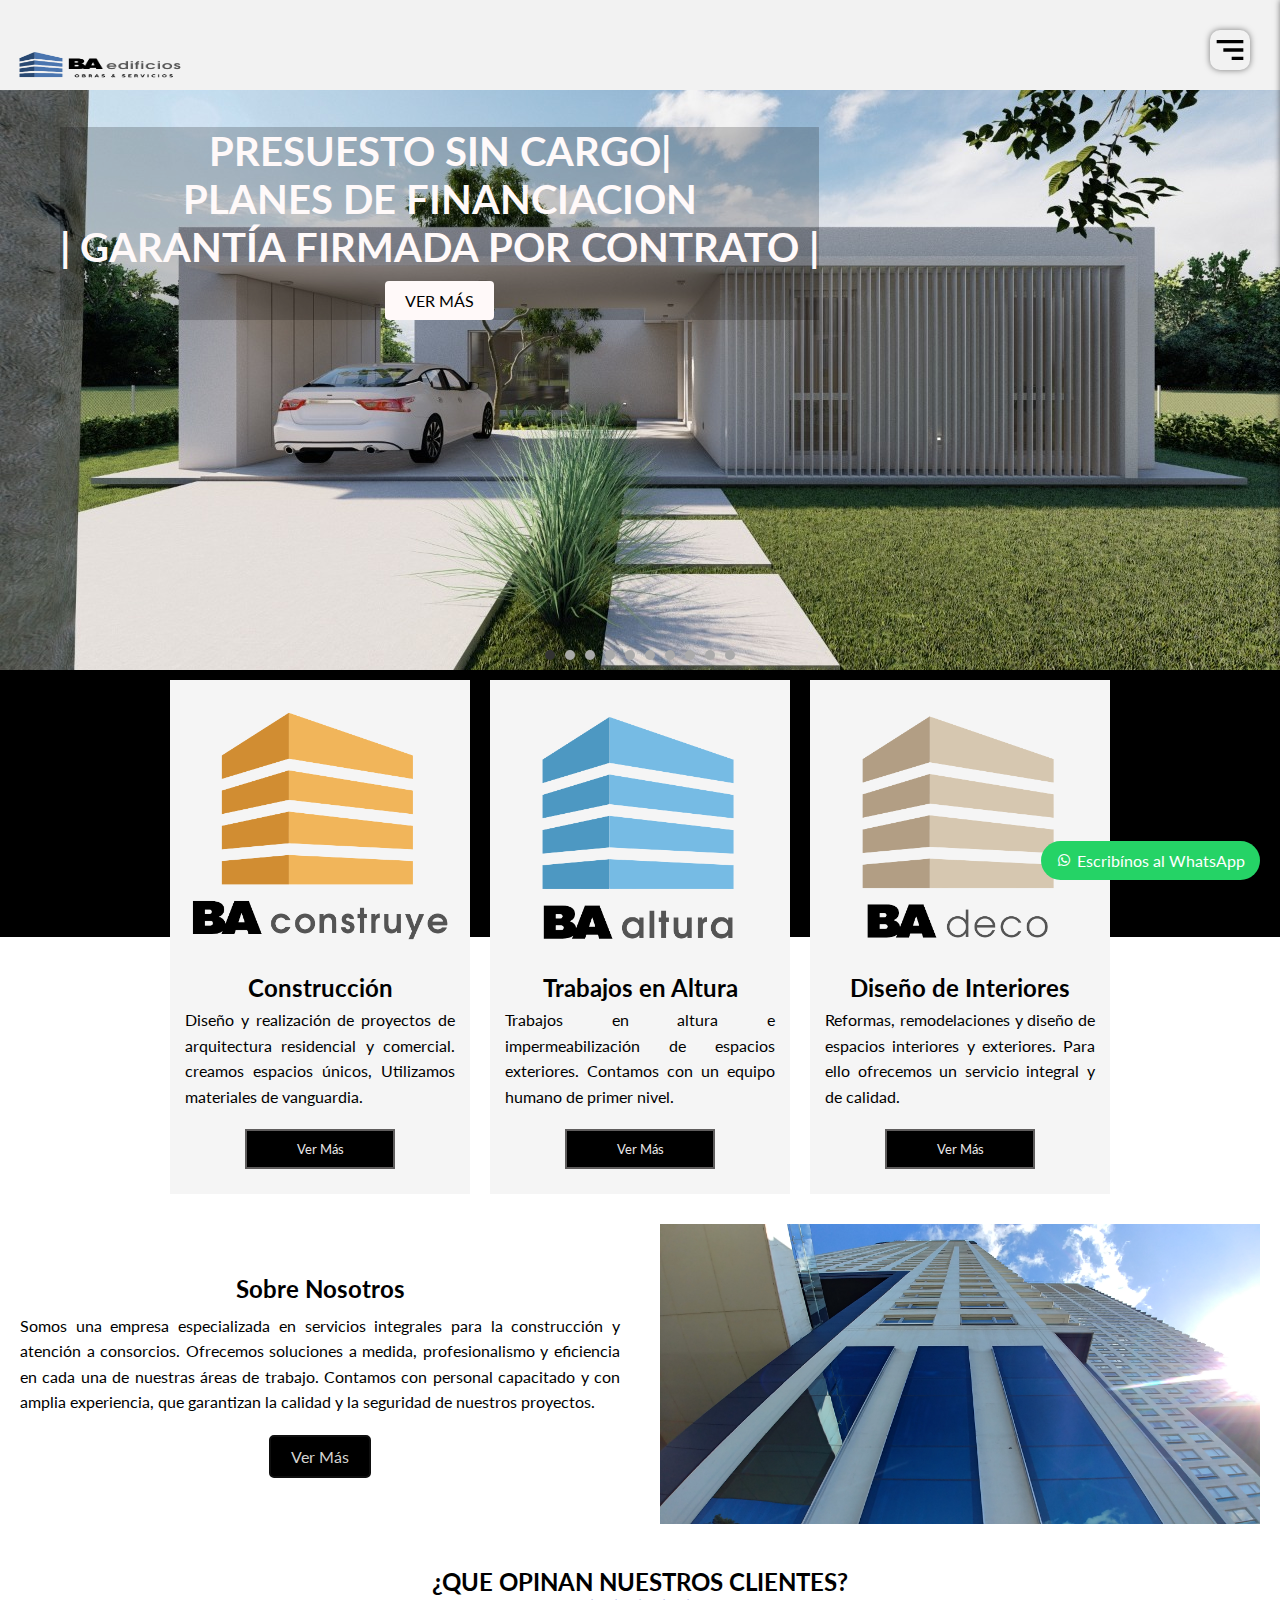
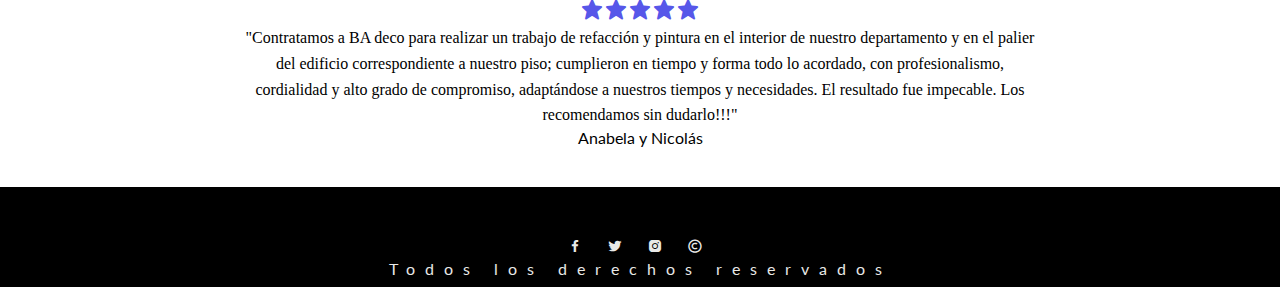
==== index.html @ 110c376d "inicioBAedificios" ====
<!DOCTYPE html>
<html lang="en">

<head>
  <meta charset="UTF-8">
  <meta name="viewport" content="width=device-width, initial-scale=1.0">
  <meta name="description" content="Dedicada a trabajos de contruccion, trabajos en altura, obras, impermeabilización, diseño de interiores">
  <meta name="keywords" content="Construcción,edificios Residenciales,pintura,impermeabilización,diseño de interiores,cocinas,baños,trabajos en altura">
  <link rel="stylesheet" href="css/style.css">
  <link rel="shortcut icon" href="img/logoBA2.png" type="image/x-icon">
  <link href='https://unpkg.com/boxicons@2.1.4/css/boxicons.min.css' rel='stylesheet'>
  <link rel="stylesheet" href="https://unpkg.com/swiper/swiper-bundle.min.css">
  <title>BAedificios|Inicio</title>
</head>

<body>


  <header class="header" id="inicio">
  <a href="index.html"><img class="logo" src="./img/BN6-removebg-preview.png" alt="LOGO BA CONSTRUCCIONES"></a>
    <img class="hamburguer" src="img/menu-hamburguesa (1).svg" alt="menu-hamburguesa">
    <nav class="menu-navegacion">

      <li><a href="index.html">Inicio</a></li>
      <li><a href="./section/nosotros.html">Nosotros</a></li>
      <li><a href="./section/servicios.html">Servicios</a></li>
      <li><a href="./section/proyectos.html">Proyectos</a></li>
      <li><a href="./section/contacto.html">Contacto</a></li>

    </nav>
  </header>


  <section class="content1">
    <div class="img-slider">
      <div class="slide active">
        <img src="./img/imagen1 (2).jpg" alt="imagen-edificio">
        <div class="info">
          <h2>PRESUESTO SIN CARGO|<br>PLANES DE FINANCIACION <br>| GARANTÍA FIRMADA POR CONTRATO |</h2>
          <p> </p>
          <a href="./section/proyectos.html" class="button">VER MÁS</a>
        </div>
      </div>


      <div class="slide">
        <img src="./img/imagen2 (2).jpg" alt="imagen-construccion">
        <div class="info">
          <h2>CONSTRUIMOS TUS <br> PROYECTOS</h2>
          <p></p>
          <a href="./section/proyectos.html" class="button">VER MÁS</a>
        </div>
      </div>


      <div class="slide">
        <img src="./img/imagen3 (2).jpg" alt="imagen-decoracion">
        <div class="info">
          <h2>ARQUITECTURA & <br> DISEÑO </h2>
          <p></p>
          <a href="./section/proyectos.html" class="button">VER MÁS</a>
        </div>
      </div>


      <div class="slide">
        <img src="./img/imagen4 (2).jpg" alt="imagen-diseño">
        <div class="info">
          <h2>RENOVACIÓN DE <br> INTERIORES</h2>
          <p></p>
          <a href="./section/proyectos.html" class="button">VER MÁS</a>
        </div>
      </div>


      <div class="slide">
        <img src="./img/imagen5.jpg" alt="imagen-altura">
        <div class="info">
          <h2></h2>
          <p></p>
         <!-- <a href="./section/proyectos.html" class="button">VER MÁS</a>-->
        </div>
      </div>


      <div class="slide">
        <img src="./img/imagen6.jpg" alt="imagen-obras">
        <div class="info">
          <h2></h2>
          <p></p>
           <!-- <a href="./section/proyectos.html" class="button">VER MÁS</a>-->
        </div>
      </div>


        <div class="slide">
          <img src="./img/imagen7.jpg" alt="imagen-servicios">
          <div class="info">
            <h2>IMPERMEABILIZACIÓN DE TERRAZAS</h2>
            <p></p>
            <a href="./section/proyectos.html" class="button">VER MÁS</a>
          </div>
      </div>


    <div class="slide">
      <img src="./img/imagen9.jpeg" alt="imagen-construccion">
      <div class="info">
        <h2>PROTEGEMOS TU EDIFICIO</h2>
        <p></p>
        <a href="./section/proyectos.html" class="button">VER MÁS</a>
      </div>
  </div>
  <div class="slide">
    <img src="./img/imagen8.jpg" alt="imagen-diseño">
    <div class="info">
      <h2>TRABAJOS EN ALTURA</h2>
      <p></p>
      <a href="./section/proyectos.html" class="button">VER MÁS</a>
    </div>
</div>


    
      <div class="navigation">
        <div class="btn active"></div>
        <div class="btn"></div>
        <div class="btn"></div>
        <div class="btn"></div>
        <div class="btn"></div>
        <div class="btn"></div>
        <div class="btn"></div>
        <div class="btn"></div>
        <div class="btn"></div>
        <div class="btn"></div>
      </div>
    </div>
  </section>





  <section class="content2">
    <div class="cards">
      <div class="card-img">
        <img src="./img/BAdeco (3).png" alt="construye">
      </div>
      <div class="card-body">
        <h2>Construcción</h2>
        <p>Diseño y realización de proyectos de arquitectura residencial y comercial. 
          creamos espacios únicos, Utilizamos materiales de vanguardia.
          </p>
      </div>
      <div class="card-footer">
        <a href="./section/servicios.html">
          <button>Ver Más</button>
        </a>
      </div>
    </div>
    <div class="cards">
      <div class="card-img">
        <img src="./img/BAdeco (2).png" alt="altura">
      </div>
      <div class="card-body">
        <h2>Trabajos en Altura</h2>
        <p>Trabajos en altura e impermeabilización de espacios exteriores. Contamos con un equipo humano de primer nivel.
           </p>
      </div>
      <div class="card-footer">
        <a href="./section/servicios.html">
          <button>Ver Más</button>
        </a>
      </div>
    </div>
    <div class="cards">
      <div class="card-img">
        <img src="./img/BAdeco (1).png" alt="decoracion-de-interiores">
      </div>
      <div class="card-body">
        <h2>Diseño de Interiores</h2>
        <p>Reformas, remodelaciones y diseño de espacios interiores y exteriores.
           Para ello ofrecemos un servicio integral y de calidad.</p>
      </div>
      <div class="card-footer">
        <a href="./section/servicios.html">
          <button>Ver Más</button>
        </a>
      </div>
    </div>
  </section>


  <section class="about-section">
    <div class="about-content">
      <h2>Sobre Nosotros</h2>
      <p>Somos una empresa especializada en servicios integrales para la construcción y
        atención a consorcios. Ofrecemos soluciones a medida, profesionalismo y eficiencia en
        cada una de nuestras áreas de trabajo. Contamos con personal capacitado y con amplia
        experiencia, que garantizan la calidad y la seguridad de nuestros proyectos.</p>
        <a href="./section/nosotros.html">
          <button>Ver Más</button>
        </a>
    </div>
    <div class="about-image">
      <img src="img/nosotros.jpg" alt="Imagen sobre nosotros">
    </div>
  </section>



  <section class="testimonial-section">
    <h2>¿QUE OPINAN NUESTROS CLIENTES?</h2>
    <div class="testimonial-slider">
      <div class="testimonial">
        <h2><i class='bx bxs-star'></i><i class='bx bxs-star'></i><i class='bx bxs-star'></i><i class='bx bxs-star'></i<i class='bx bxs-star'></i><i class='bx bxs-star'></i></h2>
        <p> "Contratamos a BA deco para realizar un trabajo de refacción y pintura en el interior de nuestro departamento y en el palier del edificio correspondiente a nuestro piso; cumplieron en tiempo y forma todo lo acordado, con profesionalismo, cordialidad y alto grado de compromiso, adaptándose a nuestros tiempos y necesidades.  El resultado fue impecable. Los recomendamos sin dudarlo!!!"</p>
        <span>Anabela y Nicolás </span>
      </div>
      <div class="testimonial">
        <h2><i class='bx bxs-star'></i><i class='bx bxs-star'></i><i class='bx bxs-star'></i><i class='bx bxs-star'></i<i class='bx bxs-star'></i><i class='bx bxs-star'></i></h2>
        <p> "Decidimos arreglar el edificio por problemas de humedad, rajaduras y demás consecuencias debido a la falta de cuidado y mantenimiento.Se pidieron varios presupuestos y nos decidimos por BA edificios. Desde el primer contacto hasta el último minuto de trabajo mostraron su profesionalismo.Durante el mismo siempre presente hasta en el mínimo detalle, manteniendo bajo control todo aspecto de la obra. Solo me queda decir 100% profesionales y dedicados a lo que les gusta hacer."</p>
        <span>Fernando Pediconi</span>
      </div>
      <div class="testimonial">
        <h2><i class='bx bxs-star'></i><i class='bx bxs-star'></i><i class='bx bxs-star'></i><i class='bx bxs-star'></i<i class='bx bxs-star'></i><i class='bx bxs-star'></i></h2>
        <p>"La experiencia de trabajar con BA edificios fue 100% positiva: La explicación previo contrato del servicio fue clara, detallada y a un nivel que todos podían entender.Se tuvieron en cuenta tanto la parte estructural como estética del edificio.El trabajo se inició en la fecha pactada (esto raras veces sucede).
        La celeridad con la que realizaron el trabajo fue destacable y no se sintieron molestias o incomodidades mientras realizaban la obra,El personal enviado era de nivel, tanto profesional como humano Ojalá sigamos avanzando con otros proyectos!"</p>
        <span>Julieta Selmo</span>
      </div>
    </div>
  </section>




  <section class="whatsapp">
    <a href="https://api.whatsapp.com/send?phone=541165168689" class="whatsapp-float" target="_blank">
      <i class='bx bxl-whatsapp'></i>Escribínos al WhatsApp</a>
  </section>



  <footer class="footer">
    <i class='bx bxl-facebook'></i>
    <i class='bx bxl-twitter'></i>
    <i class='bx bxl-instagram-alt'></i>
    <i class='bx bx-copyright'></i>
    <p>Todos los derechos reservados</p>

  </footer>








  <script src="./js/main.js"></script>
  <script src="./js/menu.js"></script>
  <script src="./js/testimonial.js"></script>

</body>

</html>
---- css/style.css ----
@import url('https://fonts.googleapis.com/css2?family=Lato:wght@400;700&family=Poppins:wght@400;500;600;700;800&family=Satisfy&display=swap');

* {
  margin: 0;
  padding: 0;
  box-sizing: border-box;
  font-family: 'Lato', sans-serif;
}

header {
  position: fixed;
  top: 0;
  left: 0;
  width: 100%;
  height: 90px;
  background: #f2f2f2;
  z-index: 1000;
}


.logo {
  width: 200px;
  height: 130px;


}


.hamburguer {
  position: fixed;
  top: 30px;
  right: 30px;
  width: 40px;
  height: 40px;
  cursor: pointer;
  border-radius: 10px;
  box-shadow: 0 0 6px rgba(0, 0, 0, .5);
  z-index: 1000;
}

.menu-navegacion {
  position: fixed;
  top: 0;
  right: 0;
  width: 30vw;
  height: 100%;
  list-style: none;
  background: #f2f2f2;
  display: flex;
  flex-direction: column;
  justify-content: space-evenly;
  align-items: center;
  transition: transform .3s ease-in-out;
  transform: translateX(100%);
  box-shadow: 0 0 6px rgba(0, 0, 0, .5);
  z-index: 1000;
}


.spread {
  transform: translate(0);
}

.menu-navegacion a {
  color: rgb(27, 27, 29);
  text-decoration: none;
  font-size: 15px;
  text-transform: uppercase;
  font-weight: bold;
  transition: color 0.3s ease;
  box-shadow: 1px 1px 3px rgba(0, 0, 0, 0.1); 
}

.menu-navegacion a:hover {
  color: rgb(65, 105, 225); 
  box-shadow: 2px 2px 5px rgba(0, 0, 0, 0.2); 
}



/*inicio/slider*/

.img-slider {
  margin-top: 70px;
  position: relative;
  width: 100%;
  height: 600px;
  overflow: hidden;

}

.slide {
  position: absolute;
  top: 0;
  left: 0;
  width: 100%;
  height: 100%;
  opacity: 0;
  transition: opacity 0.3s ease-in-out;

}

.slide.active {
  opacity: 1;

}

.slide img {
  width: 100%;
  height: 100%;
  object-fit: cover;
}

.info {
  position: absolute;
  bottom: 350px;
  left: 60px;
  color: rgb(255, 249, 249);
  background: rgba(0, 0, 0, 0.2);
  text-align: center;
  justify-content: left;
  font-weight: 5px;


}

.info h2 {
  font-size: 40px;
  margin: 0 0 10px;
  text-transform: uppercase;

}

.info p {
  font-size: 20px;
  margin: 0;
  font-family: 'Lato', sans-serif;
  font-size: 400;
}

.button {
  display: inline-block;
  padding: 10px 20px;
  background-color: rgb(255, 249, 249);
  color: black;
  text-decoration: none;
  border: none;
  border-radius: 4px;
  font-size: 16px;
  cursor: pointer;
}

.navigation {
  position: absolute;
  bottom: 10px;
  left: 50%;
  transform: translateX(-50%);
  display: flex;
}

.btn {
  width: 10px;
  height: 10px;
  border-radius: 50%;
  background-color: #aaa;
  margin: 0 5px;
  cursor: pointer;
}

.btn.active {
  background-color: #333;
}



/*inicio/cards*/


.content2 {
  display: flex;
  flex-wrap: wrap;
  justify-content: center;
  background: linear-gradient(180deg, #000 50%, #fff 50%);


}

.cards {
  padding: 10px;
  width: 300px;
  margin: 10px;
  background-color: #f5f5f5;

  transition: 0.6s;
}

.cards:hover {
  box-shadow: 4.9px 7.8px hls(0deg 0% 0%/0.38);
  background-color: #333;
  color: #cec7c7;
}

.card-img img {
  width: 100%;

}

.card-body h2 {
  text-align: center;
}

.card-body p {
  text-align: justify;
  margin-bottom: 10px;
  padding: 5px;

}

.card-footer {
  display: flex;
  justify-content: center;
  align-items: center;
  margin: 5px;

}

.card-footer button {
  width: 150px;
  background: #000;
  color: #eae8e8;
  border: 2px solid rgb(95, 93, 93);
  padding: 10px;
  margin-bottom: 10px;
  cursor: pointer;
  transition: 0.2s;
  margin-top: 5px;

}

.card-footer button:hover {
  background: #e2dada;
  color: #000;

}

/*nosotros*/
.about-section {
  display: flex;
  flex-wrap: wrap;
  justify-content: center;
  align-items: center;
}

.about-content {
  flex: 1 1 300px;
  padding: 20px;
  text-align: center;
}

.about-content h2 {
  font-size: 24px;
  margin-bottom: 10px;
}

.about-content p {
  font-size: 16px;
  margin-bottom: 20px;
  text-align: justify;
}

.about-content button {
  padding: 10px 20px;
  background-color: #000;
  border: 2px solid rgb(15, 15, 15);
  color: #d5d4d0;
  border-radius: 5px;
  font-size: 16px;
  cursor: pointer;
}

.about-image {
  flex: 1 1 300px;
  padding: 20px;
  text-align: center;
}

.about-image img {
  max-width: 100%;
  height: auto;
}


/*testimonial*/

.testimonial-section {
  text-align: center;
  padding: 20px;
}


.testimonial-section .bx {
  color: rgb(87, 87, 233);

}


.testimonial-slider {
  display: flex;
  flex-direction: column;
  align-items: center;
  max-width: 800px;
  margin: 0 auto;
  overflow: hidden;
}

.testimonial {
  display: none;
}

.testimonial h1 {
  font-size: 16px;
}

.testimonial p {
  font-family: cursive;

}

.testimonial.active {
  display: block;
}


/*whatsapp*/

.whatsapp-float {
  position: fixed;
  bottom: 20px;
  right: 20px;
  background-color: #25D366;
  color: #fff;
  padding: 10px 15px;
  border-radius: 50px;
  font-size: 16px;
  text-decoration: none;
  z-index: 1000;
}


.whatsapp-float i {
  margin-right: 5px;
}


.footer {
  background: #000;
  color: #e9e9e7;
  height: 100px;
  text-align: center;
  padding: 50px;
  justify-content: space-between;
  letter-spacing: 10px;
  margin-top: 20px;


}

.footer a {
  color: #d5d4d0;

}


/*seccion servicios*/

/*img de portada  de las demas secciones*/
.image-box img {
  position: relative;
  display: inline-block;
  width: 100%;
  height: 320px;
  margin-top: 100px;
}

.image-text {
  position: absolute;
  top: 30%;
  left: 50%;
  transform: translate(-50%, -50%);
  background-color: rgba(0, 0, 0, 0.2);
  color: white;
  padding: 20px;
  text-align: center;
  font-size: 16px;
}

.lista-servicios li {
  list-style-type: none;
}

/*cajas de img y texto servicios*/

.container-services {
  display: flex;
  flex-wrap: wrap;
  align-items: center;
  background: #f2f2f2;
  border: 1px solid #c5aeae;

}

.image-services {
  flex: 1;
  width: 100%;
  height: 500px;
  background: #eaecf1;


}

.text-services {
  flex: 1;
  padding: 20px;
  text-align: justify;
  margin: 20px;

}

.text-services p {
  font-size: 1em;
  word-spacing: normal;
}

/*galeria antesydespues*/

.galeria-grid {
  grid-area: galeria-grid;
}

.galeria-grid-img {
  display: grid;
  grid-template-columns: 1fr 1fr 1fr;
  grid-template-rows: 1fr 1fr;
  justify-items: center;


}

.img-galery {
  border: 1px solid rgb(54, 53, 53)k;
  width: 350px;
  height: 350px;
  margin-top: 5px;
  cursor: pointer;
  translate: 0.3s;
}


.img-galery:hover {
  background: #e2dada;
  color: #000;

}

/*seccion nosotros*/

/*seccion proyectos*/


.gallery-title {
  text-align: center;
  margin-bottom: 20px;
  background-color: #000;
  color: #d5d4d0;

}

.gallery-title h2 {
  margin-top: 20px;
  font-size: 24px;
  border: 1px solid rgb(119, 115, 115);

}

/* Estilo del contenedor de la galería */
.gallery {
  margin-top: 20px;
  display: grid;
  grid-template-columns: repeat(auto-fit, minmax(250px, 1fr));

  grid-gap: 10px;
}

.gallery img {
  max-width: 100%;
  height:100%;
  object-fit: cover;

  transition: transform 0.3s;
}


.gallery img:hover {
  transform: scale(1.1);
}

/*seccion contacto*/


.contacto {
  display: flex;
  flex-wrap: wrap;
}

.contacto-info{
  flex: 1;
  padding: 20px;
  margin: 10px;
  text-align: justify;
}

.contacto-info h2{
  text-align: center;
  font-size: 24px;
}


.formulario{
  width: 600px;
  margin: 0 auto;
  padding: 20px;
  background-color: #4b4848;
  border-radius: 5px;
  color: #c5aeae;
  box-shadow: 0px 2px 10px rgba(0, 0, 0, 0.1);
}




form label {
  display: block;
  margin-bottom: 5px;
}

form input[type="text"],
form input[type="email"],
form textarea {
  width: 100%;
  padding: 12px;
  margin-bottom: 20px;
  border: 1px solid #ccc;
  border-radius: 5px;
  font-size: 16px;
}

form textarea {
  resize: vertical;
}

form button {
  background: #007bff;
  color: #fff;
  padding: 12px 20px;
  border: none;
  border-radius: 5px;
  font-size: 18px;
  cursor: pointer;
  transition: background 0.3s ease;
}

form button:hover {
  background: #0056b3;
}


.mapa {
  margin-top: 20px;
}

.whatsapp-button {
  display: inline-block;
  background-color: #25D366;
  color: #fff;
  padding: 10px 20px;
  border-radius: 5px;
  text-decoration: none;
  font-weight: bold;
  box-shadow: 0px 2px 4px rgba(0, 0, 0, 0.2);
}

.whatsapp-button:hover {
  background-color: #128C7E;
}

.center {
  text-align: center;
}

.whatsapp-icon {
  width: 20px;
  height: 20px;
  vertical-align: middle;
  margin-right: 5px;
}

p {
  line-height: 1.6;
}




@media (max-width: 768px) {

  .menu-navegacion {
    width: 40%;
    height: 50vh;
    padding: 20px;


  }


  .logo {
    width: 200px;
    height: 100px;


  }


  .img-slider {
    position: relative;
    width: 100%;
    height: 400px;
    overflow: hidden;
  }

  .info {
    bottom: 15%;
    left: 50%;
    transform: translateX(-50%);
    width: 90%;
  }

  .info h2 {
    font-size: 2rem;
  }

  .info p {
    font-size: 0.8rem;
  }

  .button {
    font-size: 0.8rem;
  }



  .about-section {
    flex-direction: column;
  }

  .about-content,
  .about-image {
    flex-basis: auto;
    width: 100%;
  }


  .footer {
    background: #000;
    color: #e9e9e7;
    height: 150px;
    text-align: center;
    padding: 50px;
    justify-content: space-between;
    letter-spacing: 10px;


  }


  /*servicios mq*/

  .galeria-grid-img {
    display: grid;
    grid-template-columns: 1fr;
    grid-template-rows: 1fr;
    justify-items: center;



  }


  .img-galery {
    border: 8px solid black;
    width: 300px;
    height: 200px;
    margin-top: 0px;
    cursor: pointer;
    translate: 0.3s;
  }

  /*contacto mq*/
  .contacto-info,
  .formulario {
    flex: 100%;
    padding: 15px;
  }

  .whatsapp-button {
    display: block;
    margin: 10px auto;
  }

  form {
    width: 100%;
  }

  input,
  textarea {
    width: 100%;
  }

  input[type="submit"] {
    width: auto;
    margin-left: auto;
    margin-right: auto;
  }



}
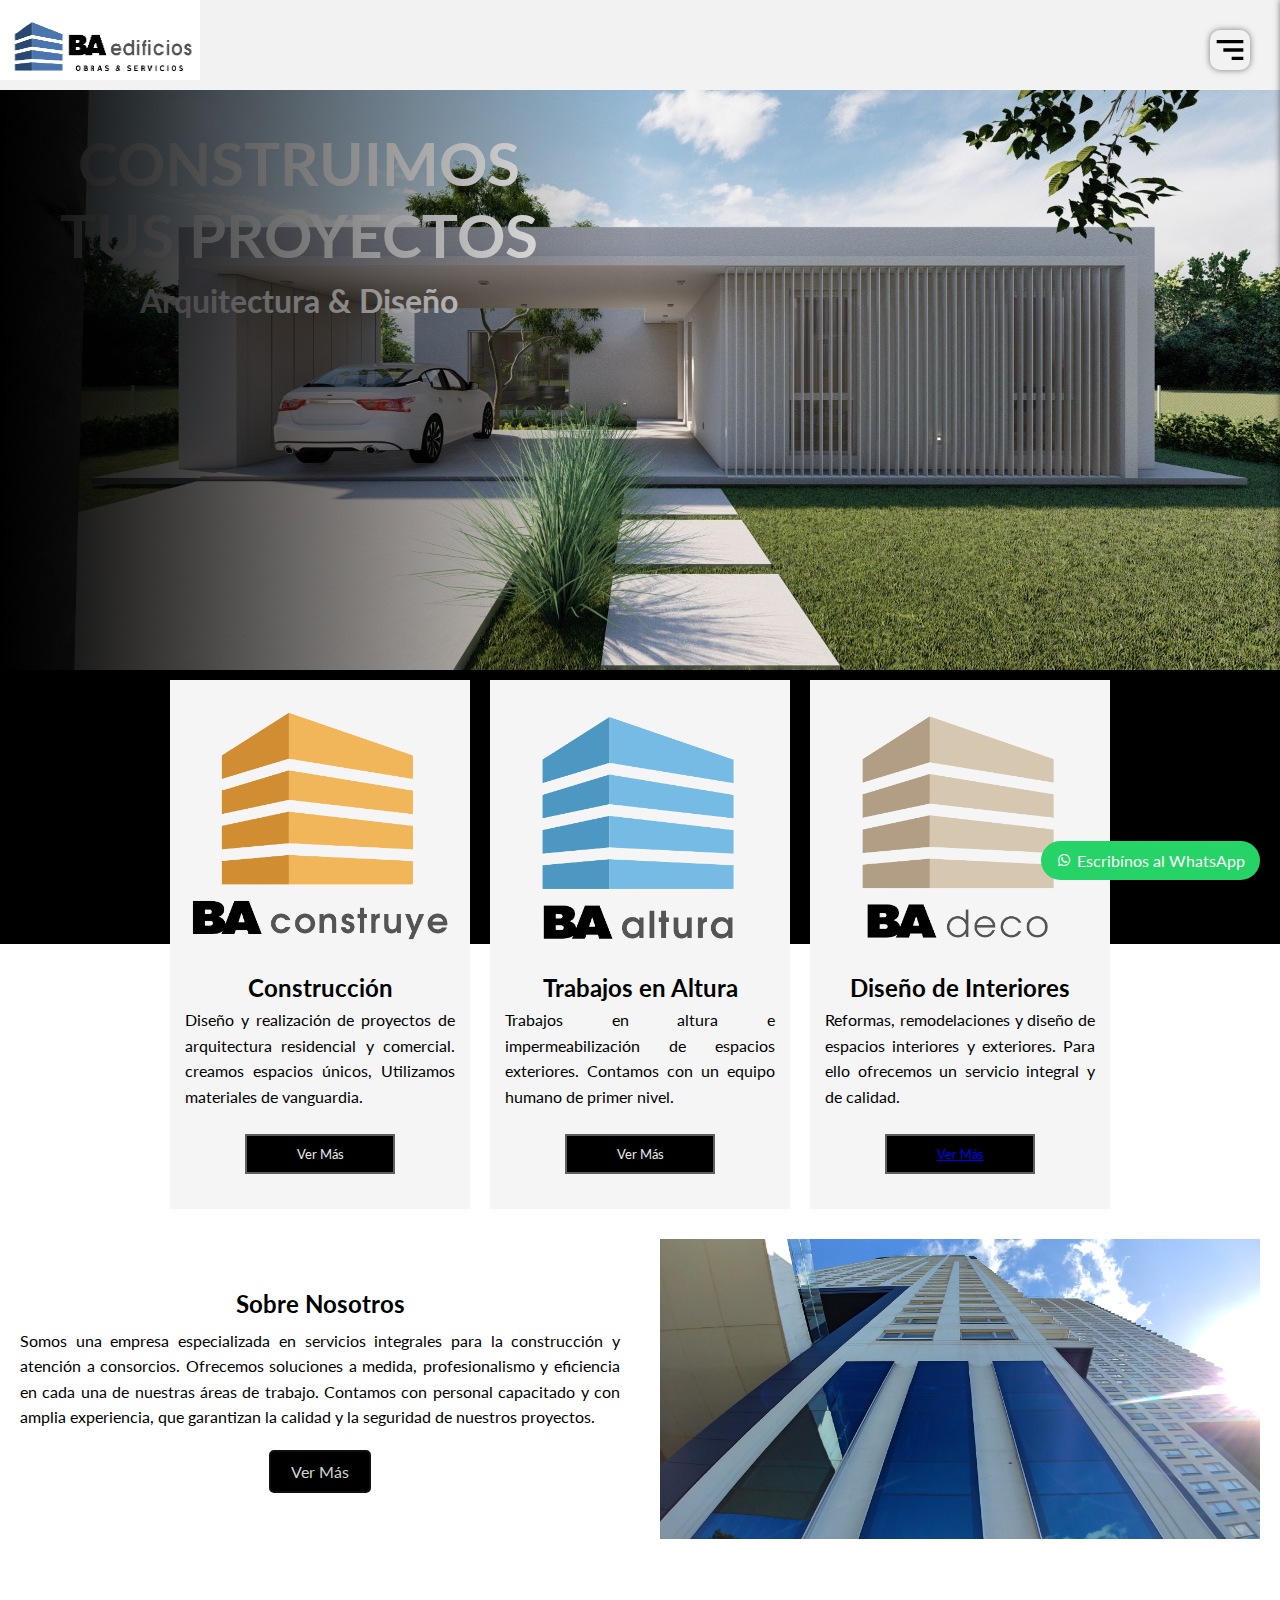
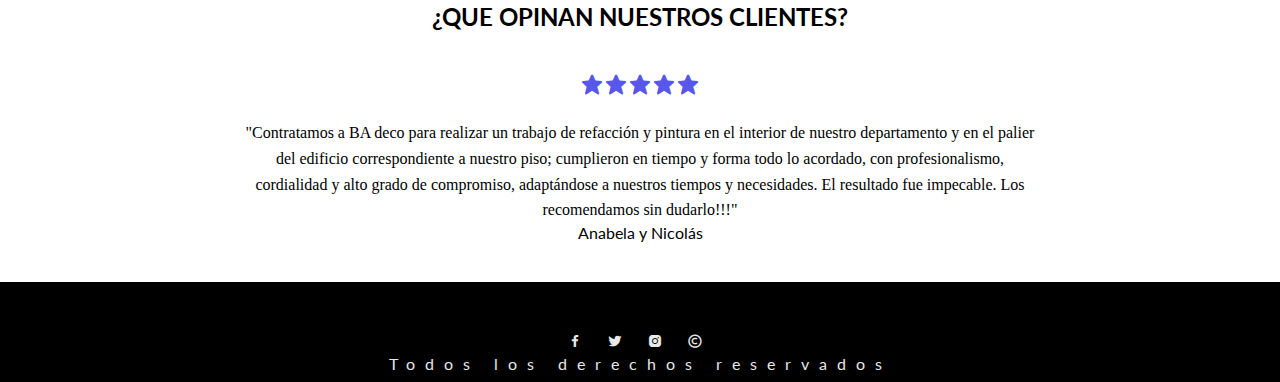
==== commit 2188e2cc: "elimine img de galeria" ====
--- a/index.html
+++ b/index.html
@@ -6,11 +6,17 @@
   <meta name="viewport" content="width=device-width, initial-scale=1.0">
   <meta name="description" content="Dedicada a trabajos de contruccion, trabajos en altura, obras, impermeabilización, diseño de interiores">
   <meta name="keywords" content="Construcción,edificios Residenciales,pintura,impermeabilización,diseño de interiores,cocinas,baños,trabajos en altura">
+  <meta property="og:type" content="website">
+  <meta property="og:title" content="Romina vegas — Frontend Developer">
+  <meta property="og:description" content="Frontend Developer html,css,javascript">
+  <meta property="og:image" content="../img/og-en.png">
+  <meta property="og:url" content="https://.com">
+  <meta property="og:locale" content="en_US" />
   <link rel="stylesheet" href="css/style.css">
-  <link rel="shortcut icon" href="img/logoBA2.png" type="image/x-icon">
+  <link rel="shortcut icon" href="img/BN6-removebg-preview.png" type="image/x-icon">
   <link href='https://unpkg.com/boxicons@2.1.4/css/boxicons.min.css' rel='stylesheet'>
   <link rel="stylesheet" href="https://unpkg.com/swiper/swiper-bundle.min.css">
-  <title>BAedificios|Inicio</title>
+  <title>BAedificios | Inicio</title>
 </head>
 
 <body>
@@ -36,9 +42,9 @@
       <div class="slide active">
         <img src="./img/imagen1 (2).jpg" alt="imagen-edificio">
         <div class="info">
-          <h2>PRESUESTO SIN CARGO|<br>PLANES DE FINANCIACION <br>| GARANTÍA FIRMADA POR CONTRATO |</h2>
-          <p> </p>
-          <a href="./section/proyectos.html" class="button">VER MÁS</a>
+          <h2>Construimos <br>Tus Proyectos</h2>
+          <h1>Arquitectura & Diseño </h1>
+       
         </div>
       </div>
 
@@ -46,9 +52,9 @@
       <div class="slide">
         <img src="./img/imagen2 (2).jpg" alt="imagen-construccion">
         <div class="info">
-          <h2>CONSTRUIMOS TUS <br> PROYECTOS</h2>
-          <p></p>
-          <a href="./section/proyectos.html" class="button">VER MÁS</a>
+          <h2>Construimos <br>Tus Proyectos</h2>
+          <h1>Arquitectura & Diseño </h1>
+         
         </div>
       </div>
 
@@ -56,9 +62,10 @@
       <div class="slide">
         <img src="./img/imagen3 (2).jpg" alt="imagen-decoracion">
         <div class="info">
-          <h2>ARQUITECTURA & <br> DISEÑO </h2>
-          <p></p>
-          <a href="./section/proyectos.html" class="button">VER MÁS</a>
+          <h2>Construimos <br> Tus Proyectos</h2>
+          <h1>Arquitectura & Diseño </h1>
+          
+         
         </div>
       </div>
 
@@ -66,9 +73,9 @@
       <div class="slide">
         <img src="./img/imagen4 (2).jpg" alt="imagen-diseño">
         <div class="info">
-          <h2>RENOVACIÓN DE <br> INTERIORES</h2>
-          <p></p>
-          <a href="./section/proyectos.html" class="button">VER MÁS</a>
+          <h2>Creamos <br> Espacios Únicos</h2>
+          <h1>Renovacion de Interiores</h1>
+          
         </div>
       </div>
 
@@ -76,9 +83,9 @@
       <div class="slide">
         <img src="./img/imagen5.jpg" alt="imagen-altura">
         <div class="info">
-          <h2></h2>
-          <p></p>
-         <!-- <a href="./section/proyectos.html" class="button">VER MÁS</a>-->
+          <h2>Creamos  <br> Espacios Únicos</h2>
+          <h1>Renovacion de Interiores</h1>
+    
         </div>
       </div>
 
@@ -86,37 +93,37 @@
       <div class="slide">
         <img src="./img/imagen6.jpg" alt="imagen-obras">
         <div class="info">
-          <h2></h2>
-          <p></p>
-           <!-- <a href="./section/proyectos.html" class="button">VER MÁS</a>-->
+          <h2>Creamos <br> Espacios Únicos</h2>
+          <h1>Renovacion de Interiores</h1>
+        
         </div>
       </div>
 
 
         <div class="slide">
-          <img src="./img/imagen7.jpg" alt="imagen-servicios">
+          <img src="./img/imagen8.jpg" alt="imagen-servicios">
           <div class="info">
-            <h2>IMPERMEABILIZACIÓN DE TERRAZAS</h2>
-            <p></p>
-            <a href="./section/proyectos.html" class="button">VER MÁS</a>
+            <h2>PROTEJEMOS <br>TU EDIFICIO</h2>
+            <h1>Trabajos en Altura</h1>
+            
           </div>
       </div>
 
 
     <div class="slide">
-      <img src="./img/imagen9.jpeg" alt="imagen-construccion">
+      <img src="./img/imagen7.jpg" alt="imagen-construccion">
       <div class="info">
-        <h2>PROTEGEMOS TU EDIFICIO</h2>
-        <p></p>
-        <a href="./section/proyectos.html" class="button">VER MÁS</a>
+        <h2>PROTEJEMOS <br>TU EDIFICIO</h2>
+        <h1>Impermeabilización de Terrazas</h1>
+  
       </div>
   </div>
   <div class="slide">
-    <img src="./img/imagen8.jpg" alt="imagen-diseño">
+    <img src="./img/imagen9.jpg" alt="imagen-diseño">
     <div class="info">
-      <h2>TRABAJOS EN ALTURA</h2>
-      <p></p>
-      <a href="./section/proyectos.html" class="button">VER MÁS</a>
+      <h2>PROTEJEMOS <br>TU EDIFICIO</h2>
+      <h1>Impermeabilización de Terrazas</h1>
+     
     </div>
 </div>
 
@@ -142,7 +149,7 @@
 
 
   <section class="content2">
-    <div class="cards">
+    <div class="cards" id="construcción">
       <div class="card-img">
         <img src="./img/BAdeco (3).png" alt="construye">
       </div>
@@ -184,7 +191,7 @@
       </div>
       <div class="card-footer">
         <a href="./section/servicios.html">
-          <button>Ver Más</button>
+          <button>Ver Más<a href="#deco"></a></button>
         </a>
       </div>
     </div>
@@ -210,7 +217,7 @@
 
 
   <section class="testimonial-section">
-    <h2>¿QUE OPINAN NUESTROS CLIENTES?</h2>
+    <h2 >¿QUE OPINAN NUESTROS CLIENTES?</h2>
     <div class="testimonial-slider">
       <div class="testimonial">
         <h2><i class='bx bxs-star'></i><i class='bx bxs-star'></i><i class='bx bxs-star'></i><i class='bx bxs-star'></i<i class='bx bxs-star'></i><i class='bx bxs-star'></i></h2>
@@ -228,6 +235,19 @@
         La celeridad con la que realizaron el trabajo fue destacable y no se sintieron molestias o incomodidades mientras realizaban la obra,El personal enviado era de nivel, tanto profesional como humano Ojalá sigamos avanzando con otros proyectos!"</p>
         <span>Julieta Selmo</span>
       </div>
+      <div class="testimonial">
+        <h2><i class='bx bxs-star'></i><i class='bx bxs-star'></i><i class='bx bxs-star'></i><i class='bx bxs-star'></i<i class='bx bxs-star'></i><i class='bx bxs-star'></i></h2>
+        <p> 
+
+          "Estamos muy agradecidos del trabajo realizado en nuestra casa, fueron los únicos que se jugaron a realizar un trabajo integral para erradicar humedades varias que nadie pudo solucionar. Desde detectar cañerías defectuosas hasta la impermeabilización de paredes y solucionar en zona de pisos, con contrapisos de tierra en un 7mo piso, la gran humedad retenida que subía por las paredes abrazando un 50% de la casa. Mas allá de la seriedad y el compromiso con que se manejó la obra, agradezco con el corazón la contención humana recibida, no solo por la cabeza de la obra, cuyo control y asistencia fueron permanentes, sino por todo el equipo que ha ingresado a mi casa, cuidando mi hogar al máximo, cada uno abocado a su especialidad, cumpliendo horarios y finales de obra tal cual nos habían indicado. Sigan así. Miles de gracias por devolvernos nuestro HOGAR!! </p>
+        <span>Cecilia, Emilia y Javier</span>
+      </div>
+      <div class="testimonial">
+        <h2><i class='bx bxs-star'></i><i class='bx bxs-star'></i><i class='bx bxs-star'></i><i class='bx bxs-star'></i<i class='bx bxs-star'></i><i class='bx bxs-star'></i></h2>
+        <p>"En esta oportunidad quiero felicitar a BA altura por el excelente trabajo de impermeabilización de medianeras, sellado de grietas y de pintura  que se realizó en el edificio (se pintó el frente, contrafrente, los laterales y el pulmón). Al ver el resultado obtenido, también se pinto el palier del piso 7° a modo de prueba para luego hacer el resto de los pisos. Realmente han realizado un gran trabajo en tiempo y forma,  muy responsables en todo lo pactado y muy buen precio y financiación. Recomendable 100%."</p>
+        <span>Analía García</span>
+      </div>
+
     </div>
   </section>
 
--- a/css/style.css
+++ b/css/style.css
@@ -19,9 +19,8 @@
 
 
 .logo {
-  width: 200px;
-  height: 130px;
-
+max-width:200px;
+min-height: 80px;
 
 }
 
@@ -87,7 +86,21 @@
   height: 600px;
   overflow: hidden;
 
-}
+
+}
+
+.img-slider::before {
+  content: "";
+  position: absolute;
+  top: 0;
+  left: 0;
+  width: 50%; /* Ajusta el ancho del degradado según tus preferencias */
+  height: 100%;
+  background-image: linear-gradient(to right, rgba(0, 0, 0,20), transparent);
+  z-index: 2; /* Asegura que el degradado esté por encima de las diapositivas */
+}
+
+
 
 .slide {
   position: absolute;
@@ -97,6 +110,7 @@
   height: 100%;
   opacity: 0;
   transition: opacity 0.3s ease-in-out;
+  z-index: 1;
 
 }
 
@@ -109,23 +123,25 @@
   width: 100%;
   height: 100%;
   object-fit: cover;
-}
-
-.info {
+ 
+
+}
+
+.info  {
   position: absolute;
   bottom: 350px;
   left: 60px;
-  color: rgb(255, 249, 249);
-  background: rgba(0, 0, 0, 0.2);
+  color:white;
   text-align: center;
   justify-content: left;
   font-weight: 5px;
-
-
+  z-index:3;
+  padding-right: 20px; /* Agrega un padding para desplazar el texto hacia la derecha */
 }
 
 .info h2 {
-  font-size: 40px;
+  
+  font-size: 60px;
   margin: 0 0 10px;
   text-transform: uppercase;
 
@@ -220,7 +236,7 @@
   display: flex;
   justify-content: center;
   align-items: center;
-  margin: 5px;
+  margin: 15px;
 
 }
 
@@ -297,7 +313,11 @@
   padding: 20px;
 }
 
-
+.testimonial-section h2{
+  margin: 20px;
+
+
+}
 .testimonial-section .bx {
   color: rgb(87, 87, 233);
 
@@ -380,18 +400,20 @@
   width: 100%;
   height: 320px;
   margin-top: 100px;
-}
+  object-fit: cover;
+}
+
+
 
 .image-text {
   position: absolute;
-  top: 30%;
+  top: 40%;
   left: 50%;
   transform: translate(-50%, -50%);
-  background-color: rgba(0, 0, 0, 0.2);
   color: white;
   padding: 20px;
   text-align: center;
-  font-size: 16px;
+  font-size: 30px;
 }
 
 .lista-servicios li {
@@ -411,9 +433,9 @@
 
 .image-services {
   flex: 1;
-  width: 100%;
+  max-width: 100%;
   height: 500px;
-  background: #eaecf1;
+
 
 
 }
@@ -431,10 +453,22 @@
   word-spacing: normal;
 }
 
+.presupuestos-title{
+  text-align:center;
+  padding: 20px;
+  margin: 20px 0 20px 0;
+  word-spacing:10px ;
+  line-height: 50px;
+  
+ 
+
+}
+
 /*galeria antesydespues*/
 
 .galeria-grid {
   grid-area: galeria-grid;
+  
 }
 
 .galeria-grid-img {
@@ -463,20 +497,24 @@
 }
 
 /*seccion nosotros*/
+.img-nosotros{
+  max-width: 100%;
+
+}
 
 /*seccion proyectos*/
 
 
 .gallery-title {
   text-align: center;
-  margin-bottom: 20px;
+  margin-bottom: 50px;
   background-color: #000;
   color: #d5d4d0;
 
 }
 
 .gallery-title h2 {
-  margin-top: 20px;
+  margin-top: 50px;
   font-size: 24px;
   border: 1px solid rgb(119, 115, 115);
 
@@ -487,7 +525,7 @@
   margin-top: 20px;
   display: grid;
   grid-template-columns: repeat(auto-fit, minmax(250px, 1fr));
-
+margin-bottom: 50px;
   grid-gap: 10px;
 }
 
@@ -623,11 +661,10 @@
 
 
   .logo {
-    width: 200px;
-    height: 100px;
-
-
-  }
+    max-width:180px;
+    min-height: 0px;
+    
+    }
 
 
   .img-slider {
@@ -637,24 +674,48 @@
     overflow: hidden;
   }
 
+  .img-slider::before {
+    content: "";
+    position: absolute;
+    top: 0;
+    left: 0;
+    width: 100%; /* Ajusta el ancho del degradado según tus preferencias */
+    height: 50%;
+    background-image: linear-gradient(to bottom, rgba(0, 0, 0,20), transparent);
+    z-index: 2; /* Asegura que el degradado esté por encima de las diapositivas */
+  }
+  
+
+  .info h2 {
+  
+    font-size: 50px;
+    margin: 0 0 10px;
+    text-transform: uppercase;
+  
+  }
+  
+  .info p {
+    font-size: 20px;
+    margin: 0;
+    font-family: 'Lato', sans-serif;
+    font-size: 400;
+  }
+  
   .info {
     bottom: 15%;
     left: 50%;
     transform: translateX(-50%);
     width: 90%;
-  }
-
-  .info h2 {
-    font-size: 2rem;
-  }
-
-  .info p {
-    font-size: 0.8rem;
-  }
+    height: 75%;
+  }
+
+
+  
 
   .button {
     font-size: 0.8rem;
   }
+
 
 
 
@@ -667,6 +728,7 @@
     flex-basis: auto;
     width: 100%;
   }
+
 
 
   .footer {
@@ -681,6 +743,18 @@
 
   }
 
+  .image-text {
+    position: absolute;
+    top:245px;
+    left: 50%;
+    transform: translate(-50%, -50%);
+    color: white;
+    padding: 20px;
+    text-align: center;
+    font-size: 10px;
+  }
+
+
 
   /*servicios mq*/
 
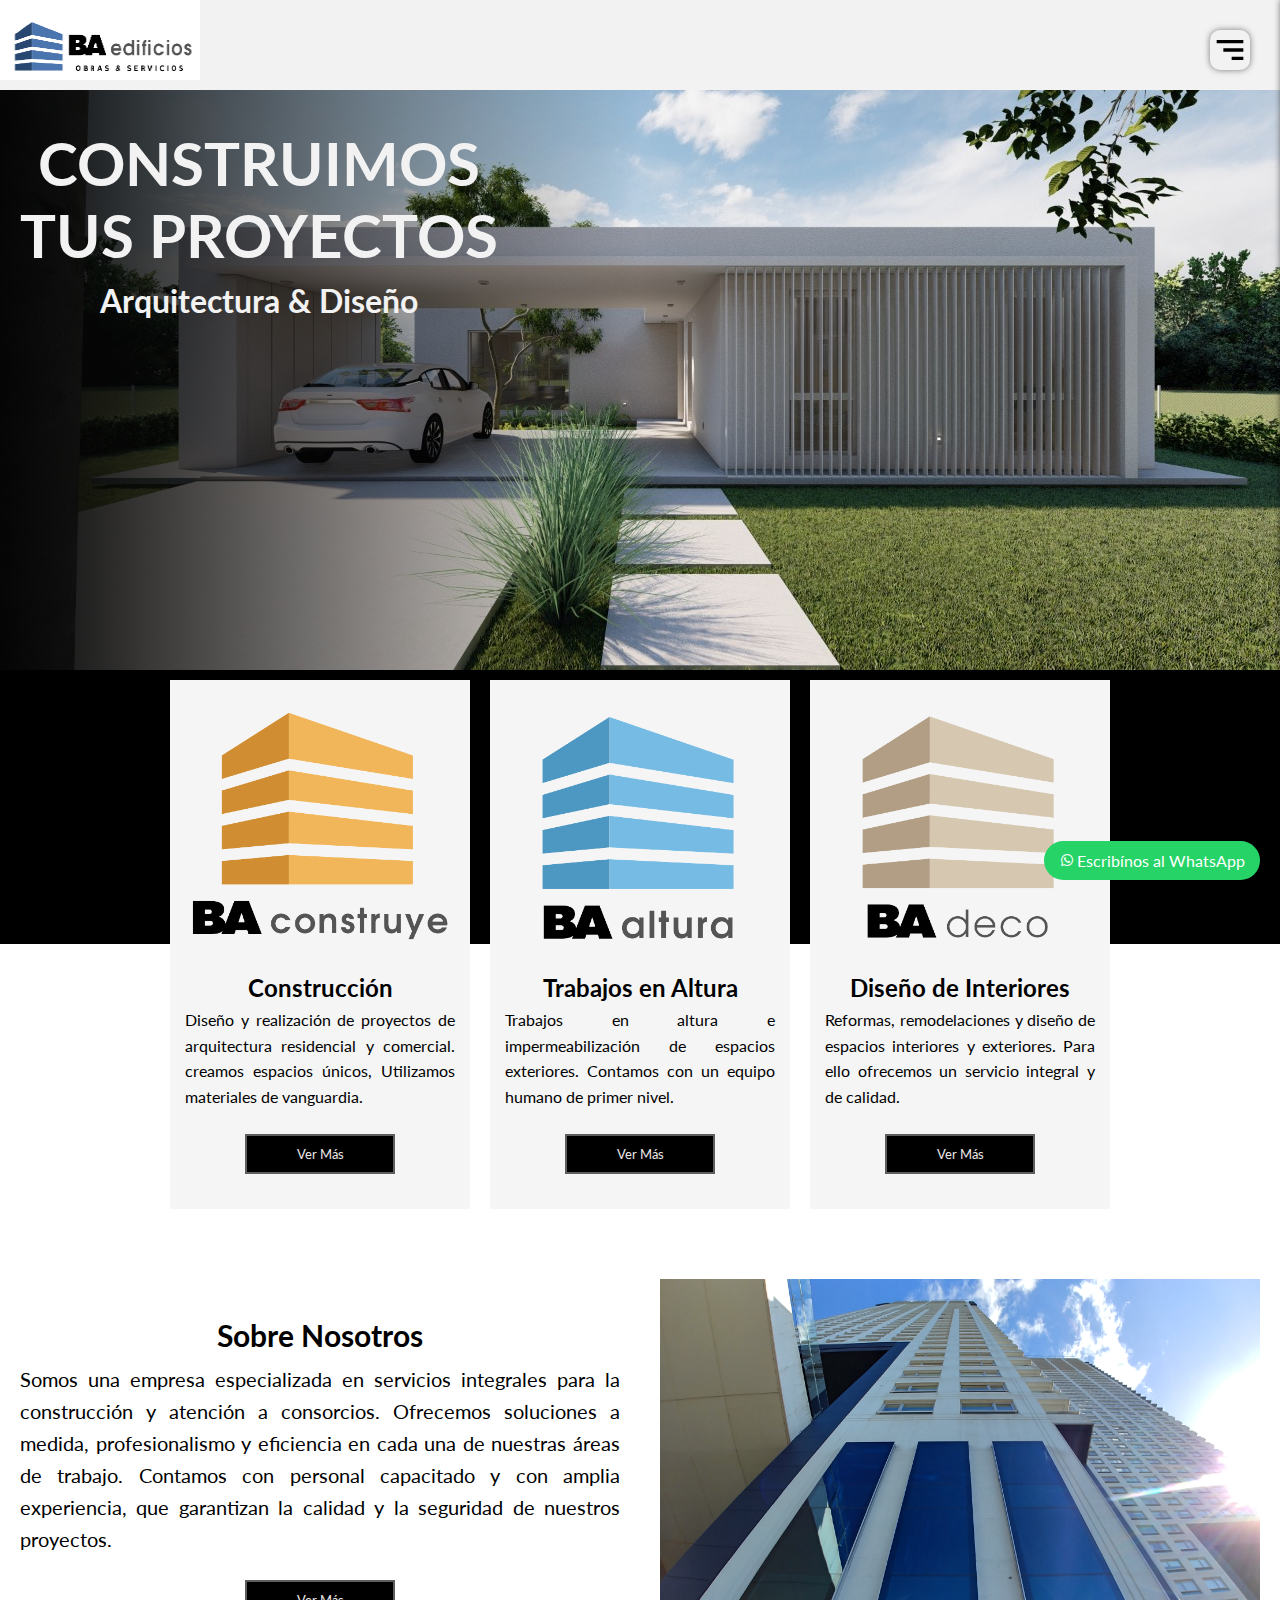
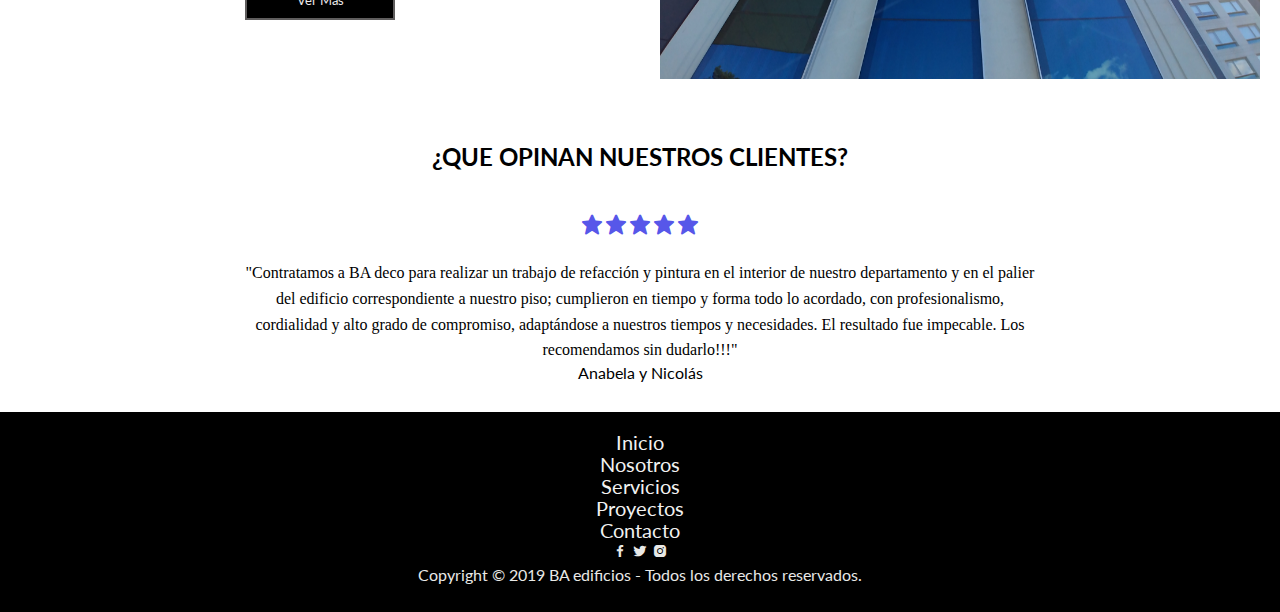
==== commit bf7232f1: "agregue imagenes en galeria" ====
--- a/index.html
+++ b/index.html
@@ -16,7 +16,7 @@
   <link rel="shortcut icon" href="img/BN6-removebg-preview.png" type="image/x-icon">
   <link href='https://unpkg.com/boxicons@2.1.4/css/boxicons.min.css' rel='stylesheet'>
   <link rel="stylesheet" href="https://unpkg.com/swiper/swiper-bundle.min.css">
-  <title>BAedificios | Inicio</title>
+  <title>BAedificios|Inicio</title>
 </head>
 
 <body>
@@ -160,7 +160,7 @@
           </p>
       </div>
       <div class="card-footer">
-        <a href="./section/servicios.html">
+        <a href="./section/servicios.html#construye">
           <button>Ver Más</button>
         </a>
       </div>
@@ -175,7 +175,7 @@
            </p>
       </div>
       <div class="card-footer">
-        <a href="./section/servicios.html">
+        <a href="./section/servicios.html#altura">
           <button>Ver Más</button>
         </a>
       </div>
@@ -190,8 +190,8 @@
            Para ello ofrecemos un servicio integral y de calidad.</p>
       </div>
       <div class="card-footer">
-        <a href="./section/servicios.html">
-          <button>Ver Más<a href="#deco"></a></button>
+        <a href="./section/servicios.html#deco">
+          <button>Ver Más</button>
         </a>
       </div>
     </div>
@@ -205,9 +205,11 @@
         atención a consorcios. Ofrecemos soluciones a medida, profesionalismo y eficiencia en
         cada una de nuestras áreas de trabajo. Contamos con personal capacitado y con amplia
         experiencia, que garantizan la calidad y la seguridad de nuestros proyectos.</p>
-        <a href="./section/nosotros.html">
-          <button>Ver Más</button>
-        </a>
+        <div class="card-footer">
+          <a href="./section/nosotros.html">
+            <button>Ver Más</button>
+          </a>
+        </div>
     </div>
     <div class="about-image">
       <img src="img/nosotros.jpg" alt="Imagen sobre nosotros">
@@ -262,11 +264,21 @@
 
 
   <footer class="footer">
+    <nav class="menu-footer">
+
+      <li><a href="index.html">Inicio</a></li>
+      <li><a href="./section/nosotros.html">Nosotros</a></li>
+      <li><a href="./section/servicios.html">Servicios</a></li>
+      <li><a href="./section/proyectos.html">Proyectos</a></li>
+      <li><a href="./section/contacto.html">Contacto</a></li>
+  
+    </nav>
+
     <i class='bx bxl-facebook'></i>
     <i class='bx bxl-twitter'></i>
     <i class='bx bxl-instagram-alt'></i>
-    <i class='bx bx-copyright'></i>
-    <p>Todos los derechos reservados</p>
+   
+    <p>Copyright © 2019 BA edificios - Todos los derechos reservados.</p>
 
   </footer>
 
--- a/css/style.css
+++ b/css/style.css
@@ -19,8 +19,8 @@
 
 
 .logo {
-max-width:200px;
-min-height: 80px;
+  max-width: 200px;
+  min-height: 80px;
 
 }
 
@@ -67,18 +67,17 @@
   text-transform: uppercase;
   font-weight: bold;
   transition: color 0.3s ease;
-  box-shadow: 1px 1px 3px rgba(0, 0, 0, 0.1); 
+  box-shadow: 1px 1px 3px rgba(0, 0, 0, 0.1);
 }
 
 .menu-navegacion a:hover {
-  color: rgb(65, 105, 225); 
-  box-shadow: 2px 2px 5px rgba(0, 0, 0, 0.2); 
+  color: rgb(65, 105, 225);
+  box-shadow: 2px 2px 5px rgba(0, 0, 0, 0.2);
 }
 
 
 
 /*inicio/slider*/
-
 .img-slider {
   margin-top: 70px;
   position: relative;
@@ -86,21 +85,13 @@
   height: 600px;
   overflow: hidden;
 
-
-}
-
-.img-slider::before {
-  content: "";
-  position: absolute;
-  top: 0;
-  left: 0;
-  width: 50%; /* Ajusta el ancho del degradado según tus preferencias */
+}
+
+.slide img {
+  width: 100%;
   height: 100%;
-  background-image: linear-gradient(to right, rgba(0, 0, 0,20), transparent);
-  z-index: 2; /* Asegura que el degradado esté por encima de las diapositivas */
-}
-
-
+  object-fit: cover;
+}
 
 .slide {
   position: absolute;
@@ -110,37 +101,40 @@
   height: 100%;
   opacity: 0;
   transition: opacity 0.3s ease-in-out;
-  z-index: 1;
 
 }
 
 .slide.active {
   opacity: 1;
-
-}
-
-.slide img {
-  width: 100%;
-  height: 100%;
-  object-fit: cover;
- 
-
-}
-
-.info  {
+}
+
+
+.img-slider::before {
+  content: "";
   position: absolute;
+  top: 0;
+  left: 0;
+  width: 50%;
+  /* Ajusta el ancho del degradado según tus preferencias */
+  height: 100vh;
+  background: linear-gradient(to right, rgba(5, 5, 5, 10), rgba(225, 225, 225, 0));
+  z-index: 1;
+
+}
+
+.info {
+  position: absolute;
+  color: #f2f2f2;
   bottom: 350px;
-  left: 60px;
-  color:white;
+  left: 20px;
   text-align: center;
   justify-content: left;
   font-weight: 5px;
-  z-index:3;
-  padding-right: 20px; /* Agrega un padding para desplazar el texto hacia la derecha */
+  z-index: 1;
+
 }
 
 .info h2 {
-  
   font-size: 60px;
   margin: 0 0 10px;
   text-transform: uppercase;
@@ -152,7 +146,11 @@
   margin: 0;
   font-family: 'Lato', sans-serif;
   font-size: 400;
-}
+
+}
+
+
+
 
 .button {
   display: inline-block;
@@ -166,27 +164,6 @@
   cursor: pointer;
 }
 
-.navigation {
-  position: absolute;
-  bottom: 10px;
-  left: 50%;
-  transform: translateX(-50%);
-  display: flex;
-}
-
-.btn {
-  width: 10px;
-  height: 10px;
-  border-radius: 50%;
-  background-color: #aaa;
-  margin: 0 5px;
-  cursor: pointer;
-}
-
-.btn.active {
-  background-color: #333;
-}
-
 
 
 /*inicio/cards*/
@@ -265,6 +242,7 @@
   flex-wrap: wrap;
   justify-content: center;
   align-items: center;
+  margin-top: 40px;
 }
 
 .about-content {
@@ -274,25 +252,16 @@
 }
 
 .about-content h2 {
-  font-size: 24px;
+  font-size: 30px;
   margin-bottom: 10px;
 }
 
 .about-content p {
-  font-size: 16px;
+  font-size: 20px;
   margin-bottom: 20px;
   text-align: justify;
 }
 
-.about-content button {
-  padding: 10px 20px;
-  background-color: #000;
-  border: 2px solid rgb(15, 15, 15);
-  color: #d5d4d0;
-  border-radius: 5px;
-  font-size: 16px;
-  cursor: pointer;
-}
 
 .about-image {
   flex: 1 1 300px;
@@ -302,7 +271,7 @@
 
 .about-image img {
   max-width: 100%;
-  height: auto;
+  height: 400px;
 }
 
 
@@ -313,11 +282,12 @@
   padding: 20px;
 }
 
-.testimonial-section h2{
+.testimonial-section h2 {
   margin: 20px;
 
 
 }
+
 .testimonial-section .bx {
   color: rgb(87, 87, 233);
 
@@ -368,27 +338,32 @@
 
 
 .whatsapp-float i {
-  margin-right: 5px;
+  margin-right: 2px;
 }
 
 
 .footer {
   background: #000;
   color: #e9e9e7;
-  height: 100px;
-  text-align: center;
-  padding: 50px;
+  height: 200px;
+  text-align: center;
+  padding: 20px;
   justify-content: space-between;
-  letter-spacing: 10px;
-  margin-top: 20px;
-
-
-}
+  margin-top: 10px;
+  list-style-type: none;
+  line-height: 20px;
+
+}
+
 
 .footer a {
-  color: #d5d4d0;
-
-}
+  font-size: 20px;
+  color: #f2f2f2;
+  text-decoration: none;
+
+
+}
+
 
 
 /*seccion servicios*/
@@ -398,7 +373,7 @@
   position: relative;
   display: inline-block;
   width: 100%;
-  height: 320px;
+  height: 350px;
   margin-top: 100px;
   object-fit: cover;
 }
@@ -414,13 +389,15 @@
   padding: 20px;
   text-align: center;
   font-size: 30px;
+
 }
 
 .lista-servicios li {
+  padding: 5px;
   list-style-type: none;
 }
 
-/*cajas de img y texto servicios*/
+/*servicios*/
 
 .container-services {
   display: flex;
@@ -433,7 +410,7 @@
 
 .image-services {
   flex: 1;
-  max-width: 100%;
+  max-width: 70%;
   height: 500px;
 
 
@@ -448,19 +425,32 @@
 
 }
 
+.text-services h3 {
+  text-align: center;
+  margin-bottom: 20px;
+  font-weight: 100px;
+}
+
+
+
 .text-services p {
   font-size: 1em;
   word-spacing: normal;
 }
 
-.presupuestos-title{
-  text-align:center;
+
+
+
+.presupuestos-title {
+  text-align: center;
   padding: 20px;
   margin: 20px 0 20px 0;
-  word-spacing:10px ;
+  word-spacing: 10px;
   line-height: 50px;
-  
- 
+  background-color: #000;
+  color: white;
+
+
 
 }
 
@@ -468,7 +458,7 @@
 
 .galeria-grid {
   grid-area: galeria-grid;
-  
+
 }
 
 .galeria-grid-img {
@@ -478,26 +468,26 @@
   justify-items: center;
 
 
+
 }
 
 .img-galery {
-  border: 1px solid rgb(54, 53, 53)k;
+
   width: 350px;
-  height: 350px;
+  height: 300px;
   margin-top: 5px;
   cursor: pointer;
-  translate: 0.3s;
+  transition: transform 0.5s;
 }
 
 
 .img-galery:hover {
-  background: #e2dada;
-  color: #000;
+  transform: scale(1.1);
 
 }
 
 /*seccion nosotros*/
-.img-nosotros{
+.img-nosotros {
   max-width: 100%;
 
 }
@@ -507,34 +497,33 @@
 
 .gallery-title {
   text-align: center;
-  margin-bottom: 50px;
+  margin-bottom: 30px;
   background-color: #000;
-  color: #d5d4d0;
+  color: #f2f2f2;
 
 }
 
 .gallery-title h2 {
-  margin-top: 50px;
+  margin-top: 30px;
   font-size: 24px;
   border: 1px solid rgb(119, 115, 115);
 
 }
 
-/* Estilo del contenedor de la galería */
+/* Estilo del contenedor de la galería proyectos */
 .gallery {
-  margin-top: 20px;
+  margin-top: 10px;
   display: grid;
-  grid-template-columns: repeat(auto-fit, minmax(250px, 1fr));
-margin-bottom: 50px;
+  grid-template-columns: repeat(auto-fit, minmax(200px, 1fr));
+  margin-bottom: 50px;
   grid-gap: 10px;
 }
 
 .gallery img {
   max-width: 100%;
-  height:100%;
+  height: 100%;
   object-fit: cover;
-
-  transition: transform 0.3s;
+  transition: transform 0.5s;
 }
 
 
@@ -550,20 +539,20 @@
   flex-wrap: wrap;
 }
 
-.contacto-info{
+.contacto-info {
   flex: 1;
   padding: 20px;
   margin: 10px;
   text-align: justify;
 }
 
-.contacto-info h2{
-  text-align: center;
-  font-size: 24px;
-}
-
-
-.formulario{
+.contacto-info h2 {
+  text-align: center;
+  font-size: 30px;
+}
+
+
+.formulario {
   width: 600px;
   margin: 0 auto;
   padding: 20px;
@@ -661,10 +650,10 @@
 
 
   .logo {
-    max-width:180px;
+    max-width: 180px;
     min-height: 0px;
-    
-    }
+
+  }
 
 
   .img-slider {
@@ -674,33 +663,23 @@
     overflow: hidden;
   }
 
-  .img-slider::before {
-    content: "";
-    position: absolute;
-    top: 0;
-    left: 0;
-    width: 100%; /* Ajusta el ancho del degradado según tus preferencias */
-    height: 50%;
-    background-image: linear-gradient(to bottom, rgba(0, 0, 0,20), transparent);
-    z-index: 2; /* Asegura que el degradado esté por encima de las diapositivas */
-  }
-  
+
 
   .info h2 {
-  
-    font-size: 50px;
+
+    font-size: 30px;
     margin: 0 0 10px;
-    text-transform: uppercase;
-  
-  }
-  
+
+
+  }
+
   .info p {
     font-size: 20px;
     margin: 0;
     font-family: 'Lato', sans-serif;
-    font-size: 400;
-  }
-  
+
+  }
+
   .info {
     bottom: 15%;
     left: 50%;
@@ -710,7 +689,7 @@
   }
 
 
-  
+
 
   .button {
     font-size: 0.8rem;
@@ -732,27 +711,64 @@
 
 
   .footer {
-    background: #000;
-    color: #e9e9e7;
-    height: 150px;
+    font-size: 16px;
+    height: 200px;
     text-align: center;
-    padding: 50px;
-    justify-content: space-between;
-    letter-spacing: 10px;
-
-
-  }
-
+    padding: 20px;
+    margin: 10px;
+
+
+  }
+
+
+  .footer a {
+    font-size: 16px;
+
+
+  }
+
+  /*img portada de secciones */
   .image-text {
     position: absolute;
-    top:245px;
+    top: 245px;
     left: 50%;
     transform: translate(-50%, -50%);
     color: white;
-    padding: 20px;
+    padding: 10px;
     text-align: center;
+    font-size: 5px;
+  }
+
+  .image-box img {
+    position: relative;
+    display: inline-block;
+    width: 100%;
+    height: 350px;
+    margin-top: 100px;
+    object-fit: cover;
+  }
+
+
+
+  .image-text {
+    position: absolute;
+    top: 40%;
+    left: 50%;
+    transform: translate(-50%, -50%);
+    color: white;
+    padding: 10px;
+    text-align: center;
+    font-size: 20px;
+
+  }
+
+
+  .image-text p {
+    padding: 10px;
     font-size: 10px;
-  }
+
+  }
+
 
 
 
@@ -764,13 +780,13 @@
     grid-template-rows: 1fr;
     justify-items: center;
 
-
-
-  }
+  }
+
+
 
 
   .img-galery {
-    border: 8px solid black;
+
     width: 300px;
     height: 200px;
     margin-top: 0px;
@@ -778,6 +794,36 @@
     translate: 0.3s;
   }
 
+  .image-services {
+    flex: 1;
+    max-width: 100%;
+    height: 300px;
+
+
+  }
+
+
+  .gallery img {
+    max-width: 100%;
+    height: 100%;
+    object-fit: cover;
+    transition: transform 0.3s;
+  }
+
+  .gallery-title {
+    margin-bottom: 10px;
+
+
+  }
+
+  .gallery-title h2 {
+    margin-top: 10px;
+    font-size: 24px;
+    border: 1px solid rgb(119, 115, 115);
+
+  }
+
+
   /*contacto mq*/
   .contacto-info,
   .formulario {
@@ -807,7 +853,4 @@
 
 
 
-}
-
-
-
+}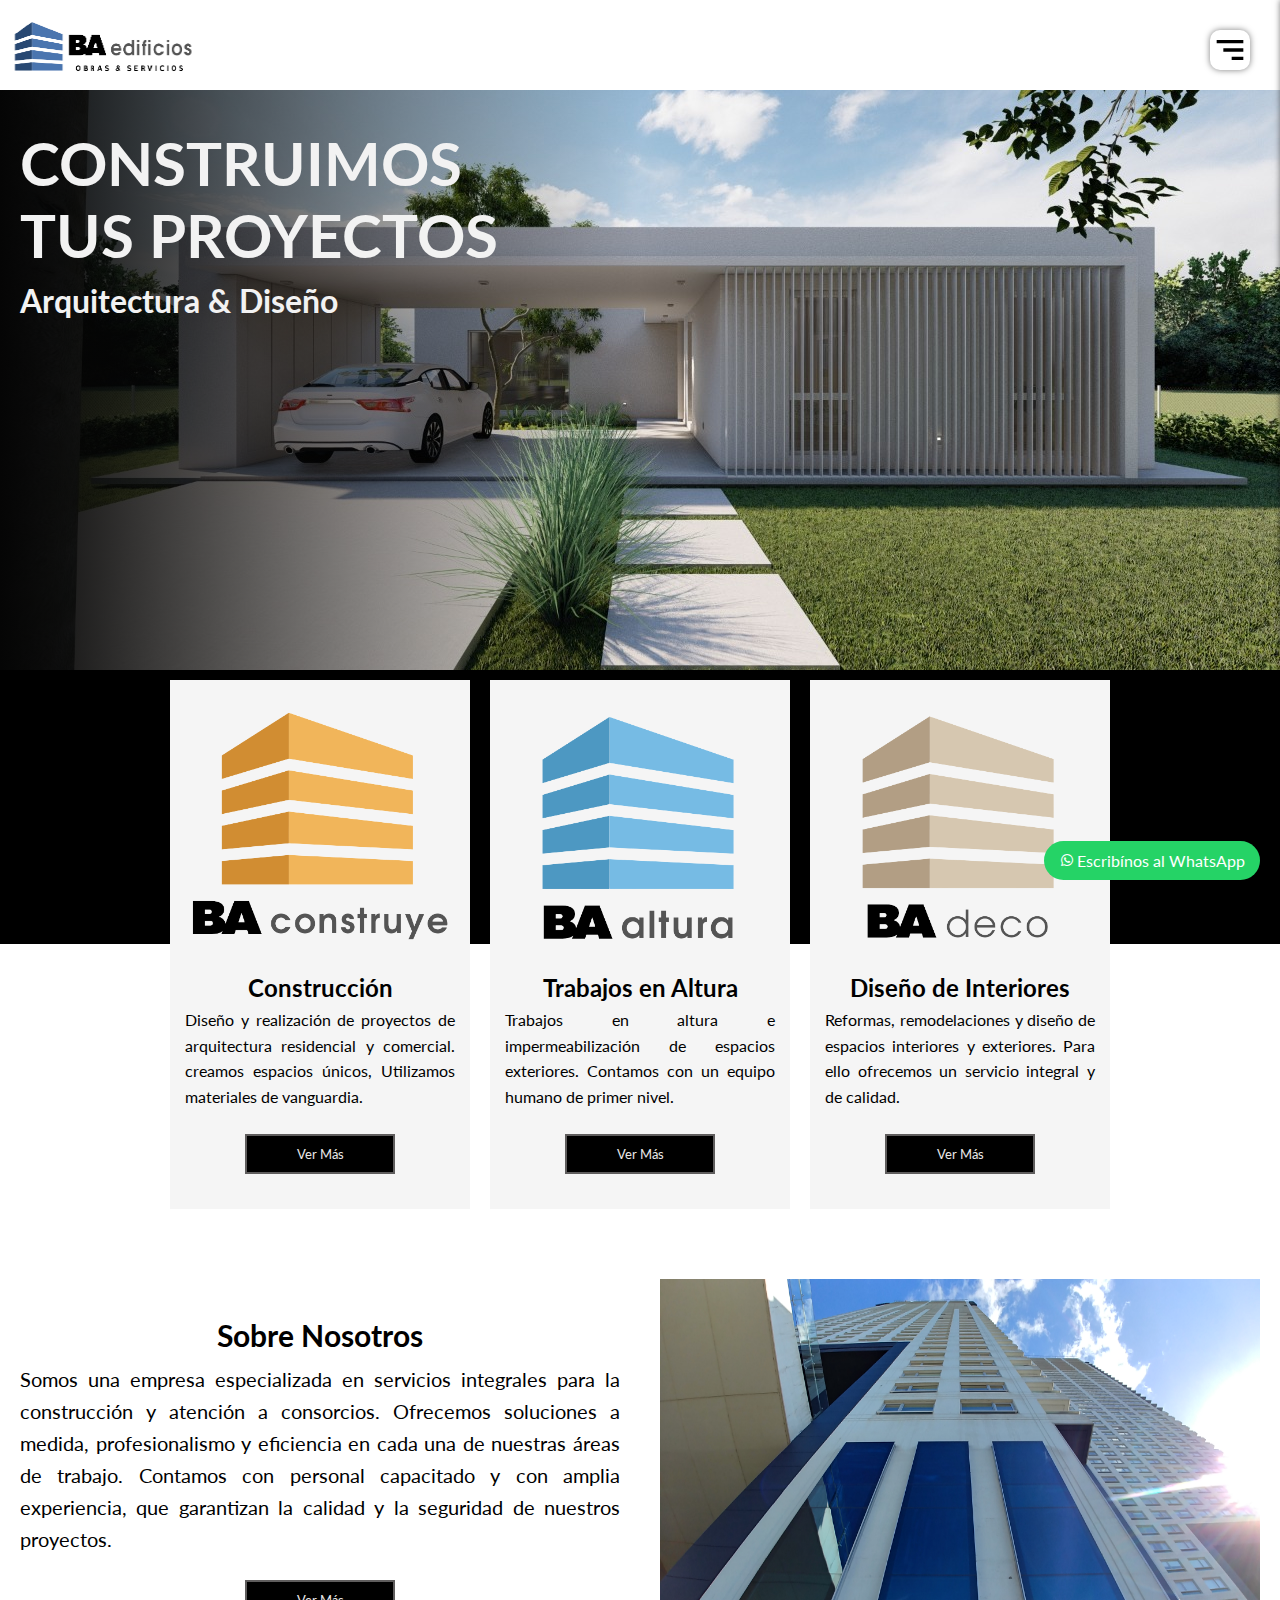
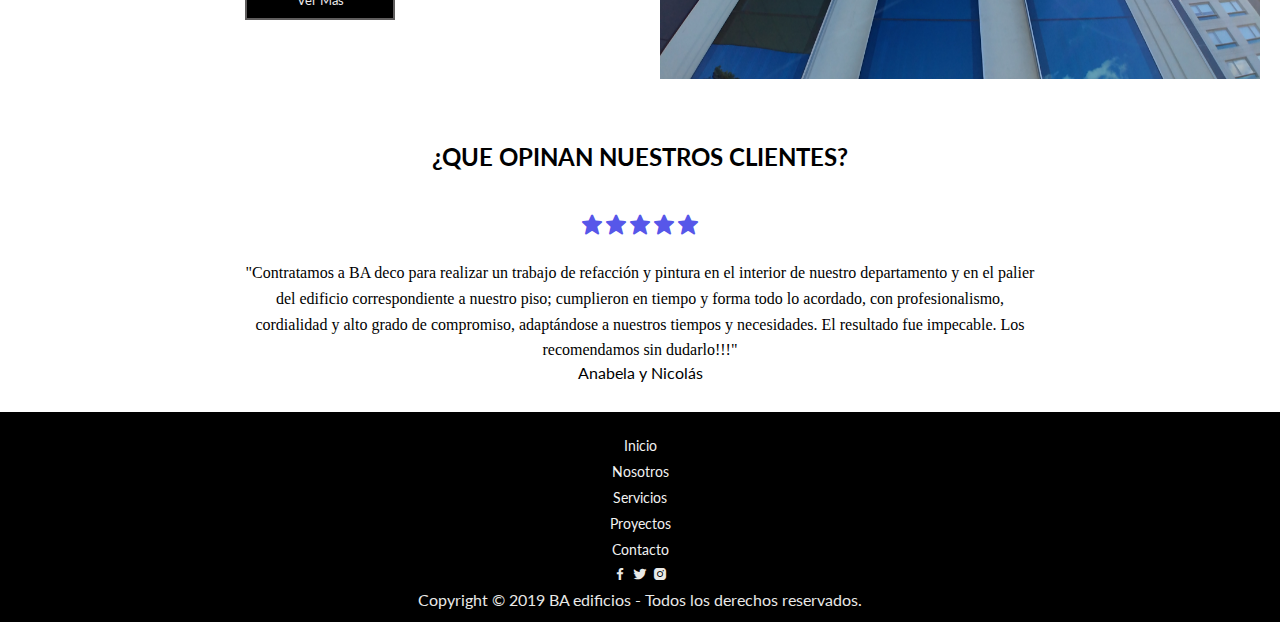
==== commit 00683d52: "cambios en contacto" ====
--- a/index.html
+++ b/index.html
@@ -4,8 +4,10 @@
 <head>
   <meta charset="UTF-8">
   <meta name="viewport" content="width=device-width, initial-scale=1.0">
-  <meta name="description" content="Dedicada a trabajos de contruccion, trabajos en altura, obras, impermeabilización, diseño de interiores">
-  <meta name="keywords" content="Construcción,edificios Residenciales,pintura,impermeabilización,diseño de interiores,cocinas,baños,trabajos en altura">
+  <meta name="description"
+    content="Dedicada a trabajos de contruccion, trabajos en altura, obras, impermeabilización, diseño de interiores">
+  <meta name="keywords"
+    content="Construcción,edificios Residenciales,pintura,impermeabilización,diseño de interiores,cocinas,baños,trabajos en altura">
   <meta property="og:type" content="website">
   <meta property="og:title" content="Romina vegas — Frontend Developer">
   <meta property="og:description" content="Frontend Developer html,css,javascript">
@@ -23,8 +25,9 @@
 
 
   <header class="header" id="inicio">
-  <a href="index.html"><img class="logo" src="./img/BN6-removebg-preview.png" alt="LOGO BA CONSTRUCCIONES"></a>
+    <a href="index.html"><img class="logo" src="./img/BN6-removebg-preview.png" alt="LOGO BA CONSTRUCCIONES"></a>
     <img class="hamburguer" src="img/menu-hamburguesa (1).svg" alt="menu-hamburguesa">
+
     <nav class="menu-navegacion">
 
       <li><a href="index.html">Inicio</a></li>
@@ -44,7 +47,7 @@
         <div class="info">
           <h2>Construimos <br>Tus Proyectos</h2>
           <h1>Arquitectura & Diseño </h1>
-       
+
         </div>
       </div>
 
@@ -54,7 +57,7 @@
         <div class="info">
           <h2>Construimos <br>Tus Proyectos</h2>
           <h1>Arquitectura & Diseño </h1>
-         
+
         </div>
       </div>
 
@@ -64,8 +67,8 @@
         <div class="info">
           <h2>Construimos <br> Tus Proyectos</h2>
           <h1>Arquitectura & Diseño </h1>
-          
-         
+
+
         </div>
       </div>
 
@@ -74,8 +77,8 @@
         <img src="./img/imagen4 (2).jpg" alt="imagen-diseño">
         <div class="info">
           <h2>Creamos <br> Espacios Únicos</h2>
-          <h1>Renovacion de Interiores</h1>
-          
+          <h1>Renovación de Interiores</h1>
+
         </div>
       </div>
 
@@ -83,9 +86,9 @@
       <div class="slide">
         <img src="./img/imagen5.jpg" alt="imagen-altura">
         <div class="info">
-          <h2>Creamos  <br> Espacios Únicos</h2>
-          <h1>Renovacion de Interiores</h1>
-    
+          <h2>Creamos <br> Espacios Únicos</h2>
+          <h1>Renovación de Interiores</h1>
+
         </div>
       </div>
 
@@ -94,41 +97,41 @@
         <img src="./img/imagen6.jpg" alt="imagen-obras">
         <div class="info">
           <h2>Creamos <br> Espacios Únicos</h2>
-          <h1>Renovacion de Interiores</h1>
-        
-        </div>
-      </div>
-
-
-        <div class="slide">
-          <img src="./img/imagen8.jpg" alt="imagen-servicios">
-          <div class="info">
-            <h2>PROTEJEMOS <br>TU EDIFICIO</h2>
-            <h1>Trabajos en Altura</h1>
-            
-          </div>
-      </div>
-
-
-    <div class="slide">
-      <img src="./img/imagen7.jpg" alt="imagen-construccion">
-      <div class="info">
-        <h2>PROTEJEMOS <br>TU EDIFICIO</h2>
-        <h1>Impermeabilización de Terrazas</h1>
-  
-      </div>
-  </div>
-  <div class="slide">
-    <img src="./img/imagen9.jpg" alt="imagen-diseño">
-    <div class="info">
-      <h2>PROTEJEMOS <br>TU EDIFICIO</h2>
-      <h1>Impermeabilización de Terrazas</h1>
-     
-    </div>
-</div>
-
-
-    
+          <h1>Renovación de Interiores</h1>
+
+        </div>
+      </div>
+
+
+      <div class="slide">
+        <img src="./img/imagen8.jpg" alt="imagen-servicios">
+        <div class="info">
+          <h2>PROTEGEMOS <br>TU EDIFICIO</h2>
+          <h1>Trabajos en Altura</h1>
+
+        </div>
+      </div>
+
+
+      <div class="slide">
+        <img src="./img/imagen7.jpg" alt="imagen-construccion">
+        <div class="info">
+          <h2>PROTEGEMOS <br>TU EDIFICIO</h2>
+          <h1>Impermeabilización de Terrazas</h1>
+
+        </div>
+      </div>
+      <div class="slide">
+        <img src="./img/imagen9.jpg" alt="imagen-diseño">
+        <div class="info">
+          <h2>PROTEGEMOS <br>TU EDIFICIO</h2>
+          <h1>Impermeabilización de Terrazas</h1>
+
+        </div>
+      </div>
+
+
+
       <div class="navigation">
         <div class="btn active"></div>
         <div class="btn"></div>
@@ -155,9 +158,9 @@
       </div>
       <div class="card-body">
         <h2>Construcción</h2>
-        <p>Diseño y realización de proyectos de arquitectura residencial y comercial. 
+        <p>Diseño y realización de proyectos de arquitectura residencial y comercial.
           creamos espacios únicos, Utilizamos materiales de vanguardia.
-          </p>
+        </p>
       </div>
       <div class="card-footer">
         <a href="./section/servicios.html#construye">
@@ -171,8 +174,9 @@
       </div>
       <div class="card-body">
         <h2>Trabajos en Altura</h2>
-        <p>Trabajos en altura e impermeabilización de espacios exteriores. Contamos con un equipo humano de primer nivel.
-           </p>
+        <p>Trabajos en altura e impermeabilización de espacios exteriores. Contamos con un equipo humano de primer
+          nivel.
+        </p>
       </div>
       <div class="card-footer">
         <a href="./section/servicios.html#altura">
@@ -187,7 +191,7 @@
       <div class="card-body">
         <h2>Diseño de Interiores</h2>
         <p>Reformas, remodelaciones y diseño de espacios interiores y exteriores.
-           Para ello ofrecemos un servicio integral y de calidad.</p>
+          Para ello ofrecemos un servicio integral y de calidad.</p>
       </div>
       <div class="card-footer">
         <a href="./section/servicios.html#deco">
@@ -205,11 +209,11 @@
         atención a consorcios. Ofrecemos soluciones a medida, profesionalismo y eficiencia en
         cada una de nuestras áreas de trabajo. Contamos con personal capacitado y con amplia
         experiencia, que garantizan la calidad y la seguridad de nuestros proyectos.</p>
-        <div class="card-footer">
-          <a href="./section/nosotros.html">
-            <button>Ver Más</button>
-          </a>
-        </div>
+      <div class="card-footer">
+        <a href="./section/nosotros.html">
+          <button>Ver Más</button>
+        </a>
+      </div>
     </div>
     <div class="about-image">
       <img src="img/nosotros.jpg" alt="Imagen sobre nosotros">
@@ -219,37 +223,89 @@
 
 
   <section class="testimonial-section">
-    <h2 >¿QUE OPINAN NUESTROS CLIENTES?</h2>
+    <h2>¿QUE OPINAN NUESTROS CLIENTES?</h2>
     <div class="testimonial-slider">
       <div class="testimonial">
-        <h2><i class='bx bxs-star'></i><i class='bx bxs-star'></i><i class='bx bxs-star'></i><i class='bx bxs-star'></i<i class='bx bxs-star'></i><i class='bx bxs-star'></i></h2>
-        <p> "Contratamos a BA deco para realizar un trabajo de refacción y pintura en el interior de nuestro departamento y en el palier del edificio correspondiente a nuestro piso; cumplieron en tiempo y forma todo lo acordado, con profesionalismo, cordialidad y alto grado de compromiso, adaptándose a nuestros tiempos y necesidades.  El resultado fue impecable. Los recomendamos sin dudarlo!!!"</p>
+        <h2><i class='bx bxs-star'></i><i class='bx bxs-star'></i><i class='bx bxs-star'></i><i class='bx bxs-star'>
+            </i<i class='bx bxs-star'></i><i class='bx bxs-star'></i></h2>
+        <p> "Contratamos a BA deco para realizar un trabajo de refacción y pintura en el interior de nuestro
+          departamento y en el palier del edificio correspondiente a nuestro piso; cumplieron en tiempo y forma todo lo
+          acordado, con profesionalismo, cordialidad y alto grado de compromiso, adaptándose a nuestros tiempos y
+          necesidades. El resultado fue impecable. Los recomendamos sin dudarlo!!!"</p>
         <span>Anabela y Nicolás </span>
       </div>
       <div class="testimonial">
-        <h2><i class='bx bxs-star'></i><i class='bx bxs-star'></i><i class='bx bxs-star'></i><i class='bx bxs-star'></i<i class='bx bxs-star'></i><i class='bx bxs-star'></i></h2>
-        <p> "Decidimos arreglar el edificio por problemas de humedad, rajaduras y demás consecuencias debido a la falta de cuidado y mantenimiento.Se pidieron varios presupuestos y nos decidimos por BA edificios. Desde el primer contacto hasta el último minuto de trabajo mostraron su profesionalismo.Durante el mismo siempre presente hasta en el mínimo detalle, manteniendo bajo control todo aspecto de la obra. Solo me queda decir 100% profesionales y dedicados a lo que les gusta hacer."</p>
+        <h2><i class='bx bxs-star'></i><i class='bx bxs-star'></i><i class='bx bxs-star'></i><i class='bx bxs-star'>
+            </i<i class='bx bxs-star'></i><i class='bx bxs-star'></i></h2>
+        <p> "Decidimos arreglar el edificio por problemas de humedad, rajaduras y demás consecuencias debido a la falta
+          de cuidado y mantenimiento.Se pidieron varios presupuestos y nos decidimos por BA edificios. Desde el primer
+          contacto hasta el último minuto de trabajo mostraron su profesionalismo.Durante el mismo siempre presente
+          hasta en el mínimo detalle, manteniendo bajo control todo aspecto de la obra. Solo me queda decir 100%
+          profesionales y dedicados a lo que les gusta hacer."</p>
         <span>Fernando Pediconi</span>
       </div>
       <div class="testimonial">
-        <h2><i class='bx bxs-star'></i><i class='bx bxs-star'></i><i class='bx bxs-star'></i><i class='bx bxs-star'></i<i class='bx bxs-star'></i><i class='bx bxs-star'></i></h2>
-        <p>"La experiencia de trabajar con BA edificios fue 100% positiva: La explicación previo contrato del servicio fue clara, detallada y a un nivel que todos podían entender.Se tuvieron en cuenta tanto la parte estructural como estética del edificio.El trabajo se inició en la fecha pactada (esto raras veces sucede).
-        La celeridad con la que realizaron el trabajo fue destacable y no se sintieron molestias o incomodidades mientras realizaban la obra,El personal enviado era de nivel, tanto profesional como humano Ojalá sigamos avanzando con otros proyectos!"</p>
+        <h2><i class='bx bxs-star'></i><i class='bx bxs-star'></i><i class='bx bxs-star'></i><i class='bx bxs-star'>
+            </i<i class='bx bxs-star'></i><i class='bx bxs-star'></i></h2>
+        <p>"La experiencia de trabajar con BA edificios fue 100% positiva: La explicación previo contrato del servicio
+          fue clara, detallada y a un nivel que todos podían entender.Se tuvieron en cuenta tanto la parte estructural
+          como estética del edificio.El trabajo se inició en la fecha pactada (esto raras veces sucede).
+          La celeridad con la que realizaron el trabajo fue destacable y no se sintieron molestias o incomodidades
+          mientras realizaban la obra,El personal enviado era de nivel, tanto profesional como humano Ojalá sigamos
+          avanzando con otros proyectos!"</p>
         <span>Julieta Selmo</span>
       </div>
       <div class="testimonial">
-        <h2><i class='bx bxs-star'></i><i class='bx bxs-star'></i><i class='bx bxs-star'></i><i class='bx bxs-star'></i<i class='bx bxs-star'></i><i class='bx bxs-star'></i></h2>
-        <p> 
-
-          "Estamos muy agradecidos del trabajo realizado en nuestra casa, fueron los únicos que se jugaron a realizar un trabajo integral para erradicar humedades varias que nadie pudo solucionar. Desde detectar cañerías defectuosas hasta la impermeabilización de paredes y solucionar en zona de pisos, con contrapisos de tierra en un 7mo piso, la gran humedad retenida que subía por las paredes abrazando un 50% de la casa. Mas allá de la seriedad y el compromiso con que se manejó la obra, agradezco con el corazón la contención humana recibida, no solo por la cabeza de la obra, cuyo control y asistencia fueron permanentes, sino por todo el equipo que ha ingresado a mi casa, cuidando mi hogar al máximo, cada uno abocado a su especialidad, cumpliendo horarios y finales de obra tal cual nos habían indicado. Sigan así. Miles de gracias por devolvernos nuestro HOGAR!! </p>
+        <h2><i class='bx bxs-star'></i><i class='bx bxs-star'></i><i class='bx bxs-star'></i><i class='bx bxs-star'>
+            </i<i class='bx bxs-star'></i><i class='bx bxs-star'></i></h2>
+        <p>
+
+          "Estamos muy agradecidos del trabajo realizado en nuestra casa, fueron los únicos que se jugaron a realizar un
+          trabajo integral para erradicar humedades varias que nadie pudo solucionar. Desde detectar cañerías
+          defectuosas hasta la impermeabilización de paredes y solucionar en zona de pisos, con contrapisos de tierra en
+          un 7mo piso, la gran humedad retenida que subía por las paredes abrazando un 50% de la casa. Mas allá de la
+          seriedad y el compromiso con que se manejó la obra, agradezco con el corazón la contención humana recibida, no
+          solo por la cabeza de la obra, cuyo control y asistencia fueron permanentes, sino por todo el equipo que ha
+          ingresado a mi casa, cuidando mi hogar al máximo, cada uno abocado a su especialidad, cumpliendo horarios y
+          finales de obra tal cual nos habían indicado. Sigan así. Miles de gracias por devolvernos nuestro HOGAR!! </p>
         <span>Cecilia, Emilia y Javier</span>
       </div>
       <div class="testimonial">
-        <h2><i class='bx bxs-star'></i><i class='bx bxs-star'></i><i class='bx bxs-star'></i><i class='bx bxs-star'></i<i class='bx bxs-star'></i><i class='bx bxs-star'></i></h2>
-        <p>"En esta oportunidad quiero felicitar a BA altura por el excelente trabajo de impermeabilización de medianeras, sellado de grietas y de pintura  que se realizó en el edificio (se pintó el frente, contrafrente, los laterales y el pulmón). Al ver el resultado obtenido, también se pinto el palier del piso 7° a modo de prueba para luego hacer el resto de los pisos. Realmente han realizado un gran trabajo en tiempo y forma,  muy responsables en todo lo pactado y muy buen precio y financiación. Recomendable 100%."</p>
+        <h2><i class='bx bxs-star'></i><i class='bx bxs-star'></i><i class='bx bxs-star'></i><i class='bx bxs-star'>
+            </i<i class='bx bxs-star'></i><i class='bx bxs-star'></i></h2>
+        <p>"En esta oportunidad quiero felicitar a BA altura por el excelente trabajo de impermeabilización de
+          medianeras, sellado de grietas y de pintura que se realizó en el edificio (se pintó el frente, contrafrente,
+          los laterales y el pulmón). Al ver el resultado obtenido, también se pinto el palier del piso 7° a modo de
+          prueba para luego hacer el resto de los pisos. Realmente han realizado un gran trabajo en tiempo y forma, muy
+          responsables en todo lo pactado y muy buen precio y financiación. Recomendable 100%."</p>
         <span>Analía García</span>
       </div>
 
+      <div class="testimonial">
+        <h2><i class='bx bxs-star'></i><i class='bx bxs-star'></i><i class='bx bxs-star'></i><i class='bx bxs-star'>
+            </i<i class='bx bxs-star'></i><i class='bx bxs-star'></i></h2>
+        <p>" Lo conocimos a Rodrigo porque necesitábamos terminar un cerramiento que nos habían dejado sin finalizar:
+          además de que era totalmente antiestético nos filtraba agua de las lluvias. Soy una persona especialmente
+          detallista y de pocas pulgas así que en ese momento le dije que solo nos íbamos a llevar bien si él trabajaba
+          correctamente, porque la mayoría de las personas que intervinieron en mis arreglos no duraron demasiado. Lejos
+          de huir, aceptó el trabajo. Del resultado puedo decir: todo impecable, la atención y el señor que trabaja en
+          altura (Silvino) de diez. Rodrigo es súper prolijo y atento a los detalles. Especialmente agradezco la
+          voluntad, ya que como era un trabajo “chico” y difícil (porque implicaba trabajar en el aire) la mayoría de
+          las empresas que se dedican a eso no lo quería hacer Luego de eso, mi consorcio lo contrató para
+          impermeabilizar mi techo, una terraza que nunca se había impermeabilizado en 20-30 años y que quedó
+          irreconocible. Hay fotos en la página. Descarto que finalmente frenará la entrada de agua. El carácter
+          meticuloso de Rodrigo hace que vea lo que la mayoría de las personas que se dedican a rubro no ven: los
+          detalles. Sin dudas, volveré a contactarlo para hacer otras tareas. "</p>
+        <span>Ariadna Crupi </span>
+      </div>
+      <div class="testimonial">
+        <h2><i class='bx bxs-star'></i><i class='bx bxs-star'></i><i class='bx bxs-star'></i><i class='bx bxs-star'>
+            </i<i class='bx bxs-star'></i><i class='bx bxs-star'></i></h2>
+        <p>"Rodrigo, la verdad que el edificio quedó muy bien, se ve que hicieron un gran trabajo!
+          Felicitaciones! "</p>
+        <span> Juane Braccalenti </span>
+      </div>
+
     </div>
   </section>
 
@@ -257,7 +313,7 @@
 
 
   <section class="whatsapp">
-    <a href="https://api.whatsapp.com/send?phone=541165168689" class="whatsapp-float" target="_blank">
+    <a href="https://api.whatsapp.com/send?phone=541138695138" class="whatsapp-float" target="_blank">
       <i class='bx bxl-whatsapp'></i>Escribínos al WhatsApp</a>
   </section>
 
@@ -271,13 +327,13 @@
       <li><a href="./section/servicios.html">Servicios</a></li>
       <li><a href="./section/proyectos.html">Proyectos</a></li>
       <li><a href="./section/contacto.html">Contacto</a></li>
-  
+
     </nav>
 
     <i class='bx bxl-facebook'></i>
     <i class='bx bxl-twitter'></i>
     <i class='bx bxl-instagram-alt'></i>
-   
+
     <p>Copyright © 2019 BA edificios - Todos los derechos reservados.</p>
 
   </footer>
--- a/css/style.css
+++ b/css/style.css
@@ -13,7 +13,7 @@
   left: 0;
   width: 100%;
   height: 90px;
-  background: #f2f2f2;
+  background: white;
   z-index: 1000;
 }
 
@@ -44,7 +44,7 @@
   width: 30vw;
   height: 100%;
   list-style: none;
-  background: #f2f2f2;
+  background: white;
   display: flex;
   flex-direction: column;
   justify-content: space-evenly;
@@ -115,7 +115,6 @@
   top: 0;
   left: 0;
   width: 50%;
-  /* Ajusta el ancho del degradado según tus preferencias */
   height: 100vh;
   background: linear-gradient(to right, rgba(5, 5, 5, 10), rgba(225, 225, 225, 0));
   z-index: 1;
@@ -127,7 +126,7 @@
   color: #f2f2f2;
   bottom: 350px;
   left: 20px;
-  text-align: center;
+  text-align: left;
   justify-content: left;
   font-weight: 5px;
   z-index: 1;
@@ -345,19 +344,19 @@
 .footer {
   background: #000;
   color: #e9e9e7;
-  height: 200px;
+  height: 210px;
   text-align: center;
   padding: 20px;
   justify-content: space-between;
   margin-top: 10px;
   list-style-type: none;
-  line-height: 20px;
+  line-height: 25px;
 
 }
 
 
 .footer a {
-  font-size: 20px;
+  font-size: 14px;
   color: #f2f2f2;
   text-decoration: none;
 
@@ -386,11 +385,30 @@
   left: 50%;
   transform: translate(-50%, -50%);
   color: white;
-  padding: 20px;
+  padding: 10px;
   text-align: center;
   font-size: 30px;
 
-}
+
+}
+
+
+.image-text h2 {
+  font-size: 50px;
+
+
+}
+
+
+.image-text p {
+  margin-top: 10px;
+  line-height: normal;
+  font-size: 20px;
+
+
+}
+
+
 
 .lista-servicios li {
   padding: 5px;
@@ -403,15 +421,15 @@
   display: flex;
   flex-wrap: wrap;
   align-items: center;
-  background: #f2f2f2;
+  background: white;
   border: 1px solid #c5aeae;
 
 }
 
 .image-services {
   flex: 1;
-  max-width: 70%;
-  height: 500px;
+  max-width: 30%;
+  height: 300px;
 
 
 
@@ -428,14 +446,16 @@
 .text-services h3 {
   text-align: center;
   margin-bottom: 20px;
-  font-weight: 100px;
+  font-weight: 150px;
+  text-transform: uppercase;
 }
 
 
 
 .text-services p {
   font-size: 1em;
-  word-spacing: normal;
+  word-spacing: 10px;
+  padding: 20px;
 }
 
 
@@ -542,15 +562,21 @@
 .contacto-info {
   flex: 1;
   padding: 20px;
-  margin: 10px;
+  margin: 30px;
   text-align: justify;
 }
 
 .contacto-info h2 {
   text-align: center;
   font-size: 30px;
-}
-
+  margin: 20px;
+}
+
+
+.contacto-info i {
+  color: black;
+  font-size: 20px;
+}
 
 .formulario {
   width: 600px;
@@ -640,18 +666,19 @@
 
 @media (max-width: 768px) {
 
+
+  .logo {
+    max-width: 170px;
+    min-height: 74px;
+
+
+  }
+
   .menu-navegacion {
     width: 40%;
     height: 50vh;
     padding: 20px;
 
-
-  }
-
-
-  .logo {
-    max-width: 180px;
-    min-height: 0px;
 
   }
 
@@ -723,20 +750,22 @@
 
   .footer a {
     font-size: 16px;
+    font-weight: 30px;
 
 
   }
 
   /*img portada de secciones */
+
   .image-text {
     position: absolute;
-    top: 245px;
+    top: 35%;
     left: 50%;
     transform: translate(-50%, -50%);
     color: white;
     padding: 10px;
     text-align: center;
-    font-size: 5px;
+    font-size: 20px;
   }
 
   .image-box img {
@@ -750,22 +779,15 @@
 
 
 
-  .image-text {
-    position: absolute;
-    top: 40%;
-    left: 50%;
-    transform: translate(-50%, -50%);
-    color: white;
-    padding: 10px;
-    text-align: center;
-    font-size: 20px;
-
-  }
-
+  .image-text h2 {
+    font-size: 40px;
+
+
+  }
 
   .image-text p {
-    padding: 10px;
-    font-size: 10px;
+    padding: 5px;
+    font-size: 15px;
 
   }
 
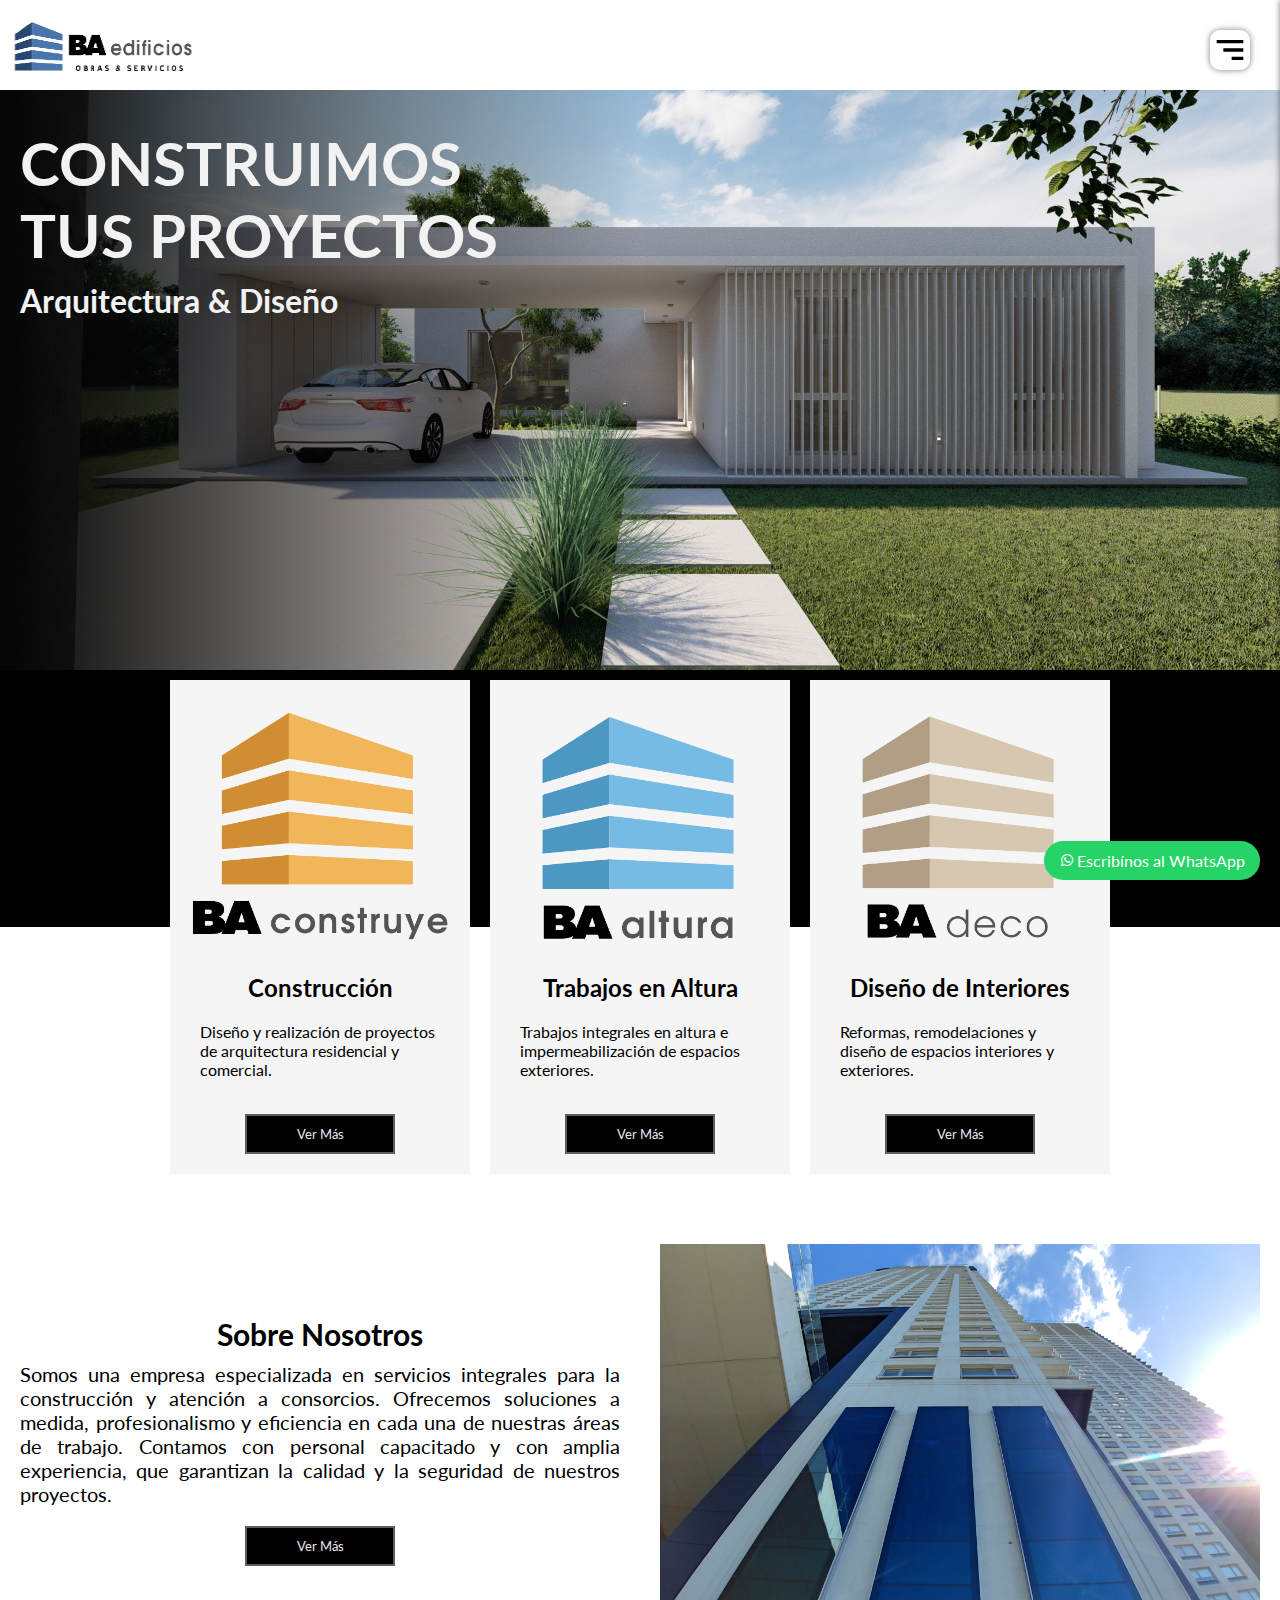
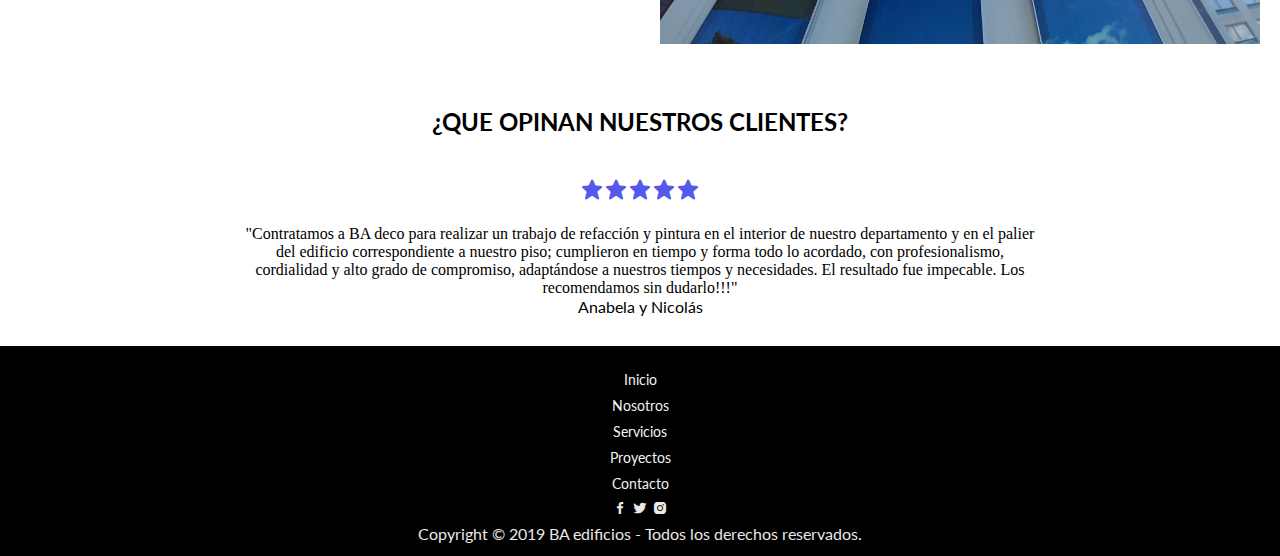
==== commit df6d5cc0: "camabios en css" ====
--- a/index.html
+++ b/index.html
@@ -159,7 +159,7 @@
       <div class="card-body">
         <h2>Construcción</h2>
         <p>Diseño y realización de proyectos de arquitectura residencial y comercial.
-          creamos espacios únicos, Utilizamos materiales de vanguardia.
+        
         </p>
       </div>
       <div class="card-footer">
@@ -174,8 +174,7 @@
       </div>
       <div class="card-body">
         <h2>Trabajos en Altura</h2>
-        <p>Trabajos en altura e impermeabilización de espacios exteriores. Contamos con un equipo humano de primer
-          nivel.
+        <p class="altura">Trabajos integrales  en altura e impermeabilización de espacios exteriores.
         </p>
       </div>
       <div class="card-footer">
@@ -191,7 +190,7 @@
       <div class="card-body">
         <h2>Diseño de Interiores</h2>
         <p>Reformas, remodelaciones y diseño de espacios interiores y exteriores.
-          Para ello ofrecemos un servicio integral y de calidad.</p>
+     </p>
       </div>
       <div class="card-footer">
         <a href="./section/servicios.html#deco">
--- a/css/style.css
+++ b/css/style.css
@@ -202,21 +202,25 @@
 }
 
 .card-body p {
-  text-align: justify;
-  margin-bottom: 10px;
-  padding: 5px;
-
-}
+  
+  margin-bottom: 15px;
+  padding: 20px;
+text-align:left;
+
+
+}
+
 
 .card-footer {
   display: flex;
   justify-content: center;
   align-items: center;
-  margin: 15px;
+  margin-top: 15px;
 
 }
 
 .card-footer button {
+
   width: 150px;
   background: #000;
   color: #eae8e8;
@@ -225,7 +229,7 @@
   margin-bottom: 10px;
   cursor: pointer;
   transition: 0.2s;
-  margin-top: 5px;
+
 
 }
 
@@ -381,7 +385,7 @@
 
 .image-text {
   position: absolute;
-  top: 40%;
+  top:40%;
   left: 50%;
   transform: translate(-50%, -50%);
   color: white;
@@ -438,7 +442,7 @@
 .text-services {
   flex: 1;
   padding: 20px;
-  text-align: justify;
+  text-align:left;
   margin: 20px;
 
 }
@@ -454,8 +458,9 @@
 
 .text-services p {
   font-size: 1em;
-  word-spacing: 10px;
-  padding: 20px;
+  word-spacing: 2px;
+  padding: 20px;
+  text-align: left;
 }
 
 
@@ -563,7 +568,7 @@
   flex: 1;
   padding: 20px;
   margin: 30px;
-  text-align: justify;
+  text-align:left;
 }
 
 .contacto-info h2 {
@@ -657,9 +662,6 @@
   margin-right: 5px;
 }
 
-p {
-  line-height: 1.6;
-}
 
 
 
@@ -759,7 +761,7 @@
 
   .image-text {
     position: absolute;
-    top: 35%;
+    top:350px;
     left: 50%;
     transform: translate(-50%, -50%);
     color: white;
@@ -792,8 +794,6 @@
   }
 
 
-
-
   /*servicios mq*/
 
   .galeria-grid-img {
@@ -806,7 +806,6 @@
 
 
 
-
   .img-galery {
 
     width: 300px;
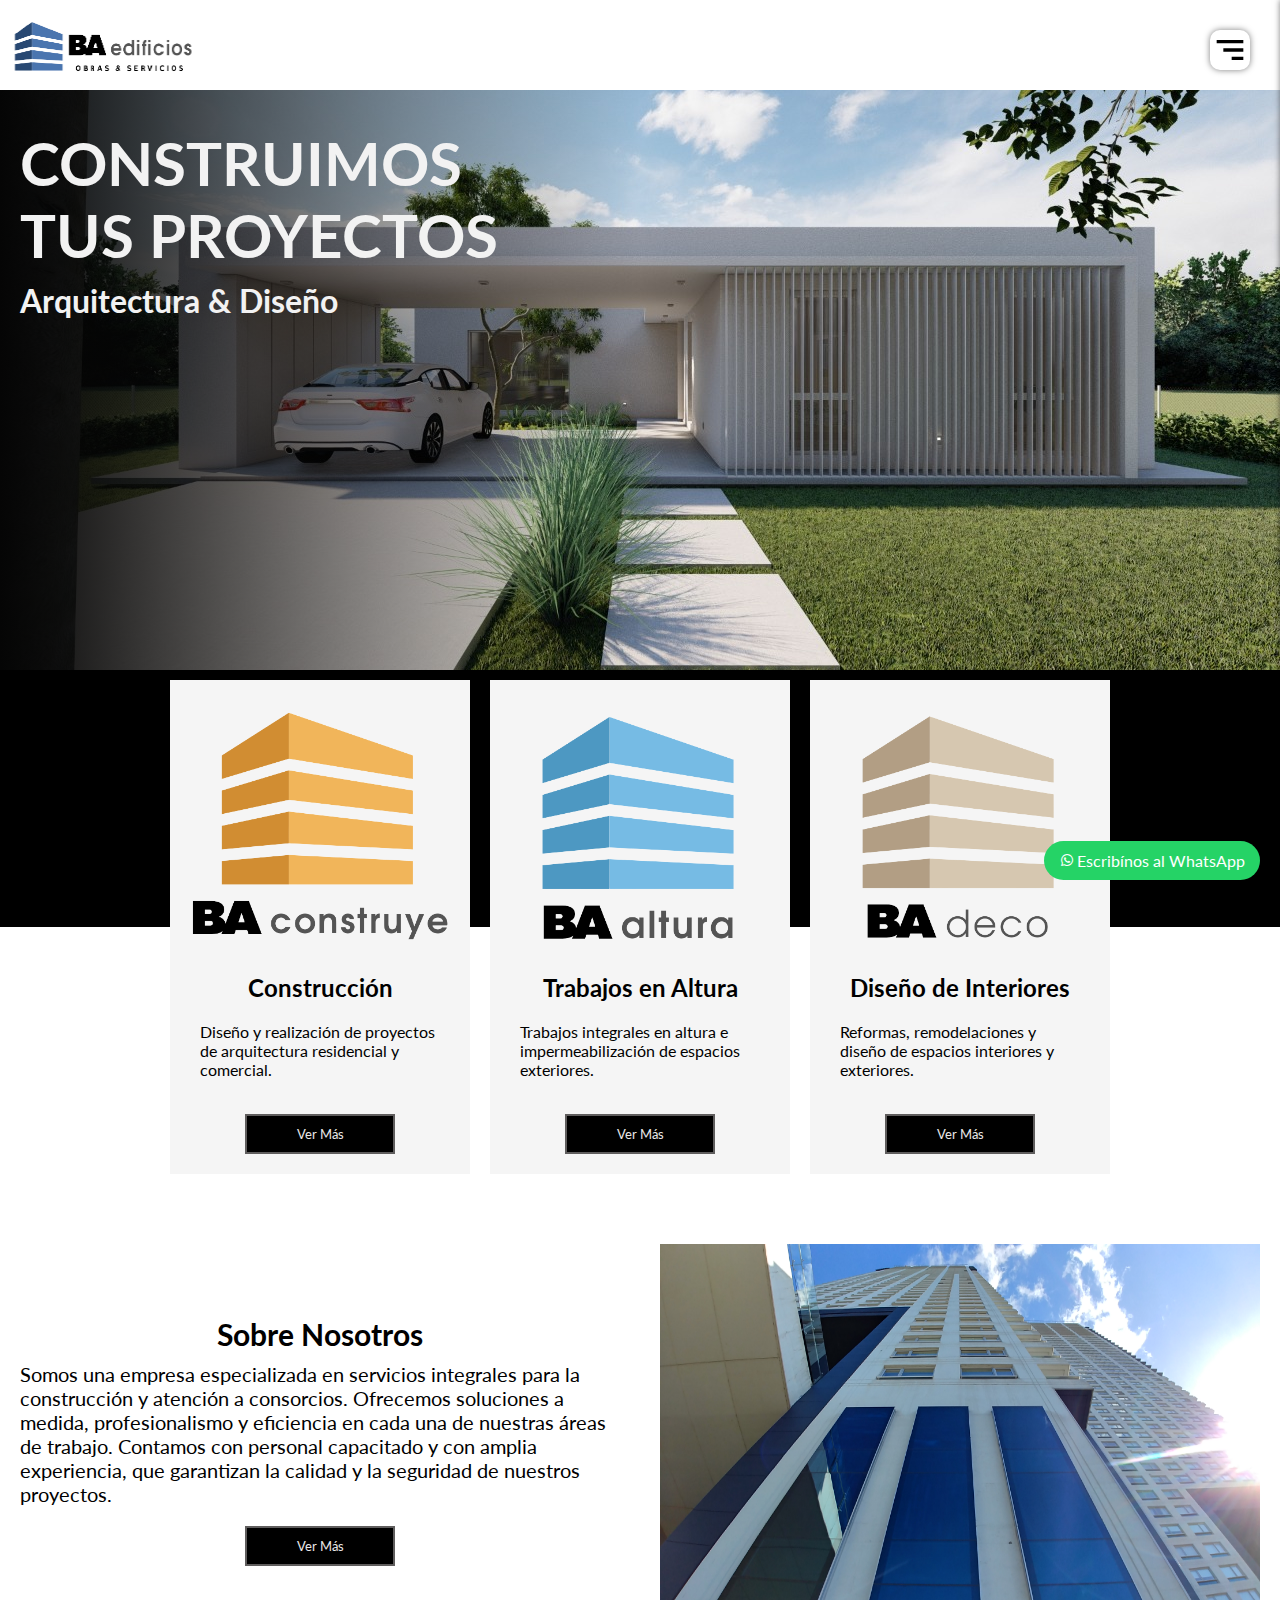
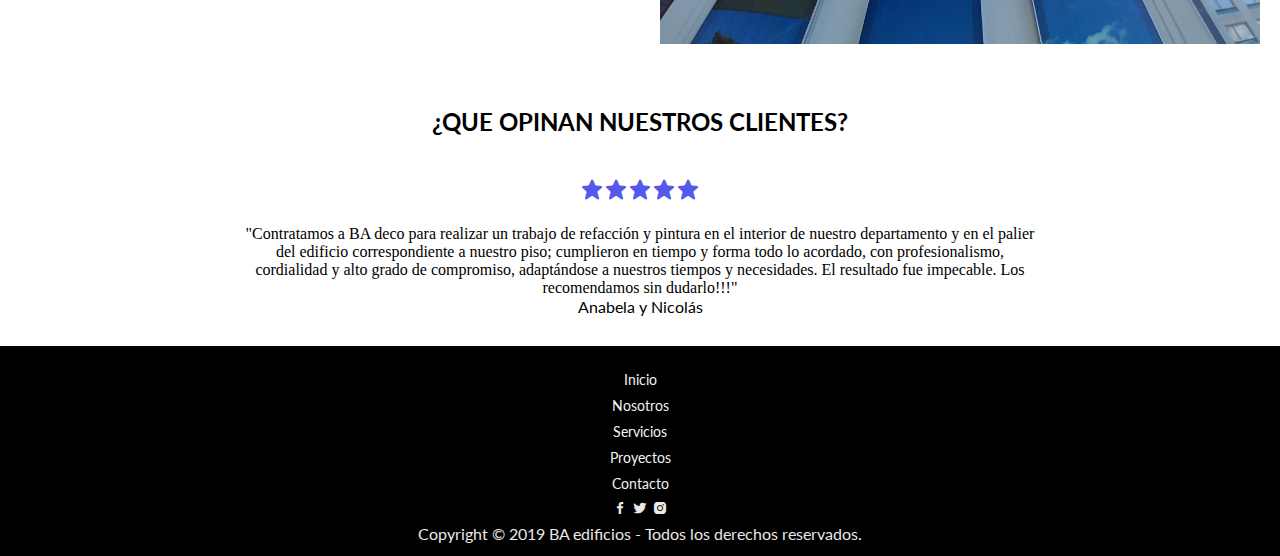
==== commit 515d542f: "cambios en slider" ====
--- a/index.html
+++ b/index.html
@@ -18,7 +18,7 @@
   <link rel="shortcut icon" href="img/BN6-removebg-preview.png" type="image/x-icon">
   <link href='https://unpkg.com/boxicons@2.1.4/css/boxicons.min.css' rel='stylesheet'>
   <link rel="stylesheet" href="https://unpkg.com/swiper/swiper-bundle.min.css">
-  <title>BAedificios|Inicio</title>
+  <title>BAedificios | Inicio</title>
 </head>
 
 <body>
--- a/css/style.css
+++ b/css/style.css
@@ -84,6 +84,7 @@
   width: 100%;
   height: 600px;
   overflow: hidden;
+ 
 
 }
 
@@ -100,7 +101,11 @@
   width: 100%;
   height: 100%;
   opacity: 0;
-  transition: opacity 0.3s ease-in-out;
+  transition: opacity 0.5s ease-in-out;
+
+
+
+  
 
 }
 
@@ -129,7 +134,8 @@
   text-align: left;
   justify-content: left;
   font-weight: 5px;
-  z-index: 1;
+  z-index: 1;  
+
 
 }
 
@@ -205,7 +211,7 @@
   
   margin-bottom: 15px;
   padding: 20px;
-text-align:left;
+  text-align:left;
 
 
 }
@@ -262,7 +268,7 @@
 .about-content p {
   font-size: 20px;
   margin-bottom: 20px;
-  text-align: justify;
+  text-align: left;
 }
 
 
